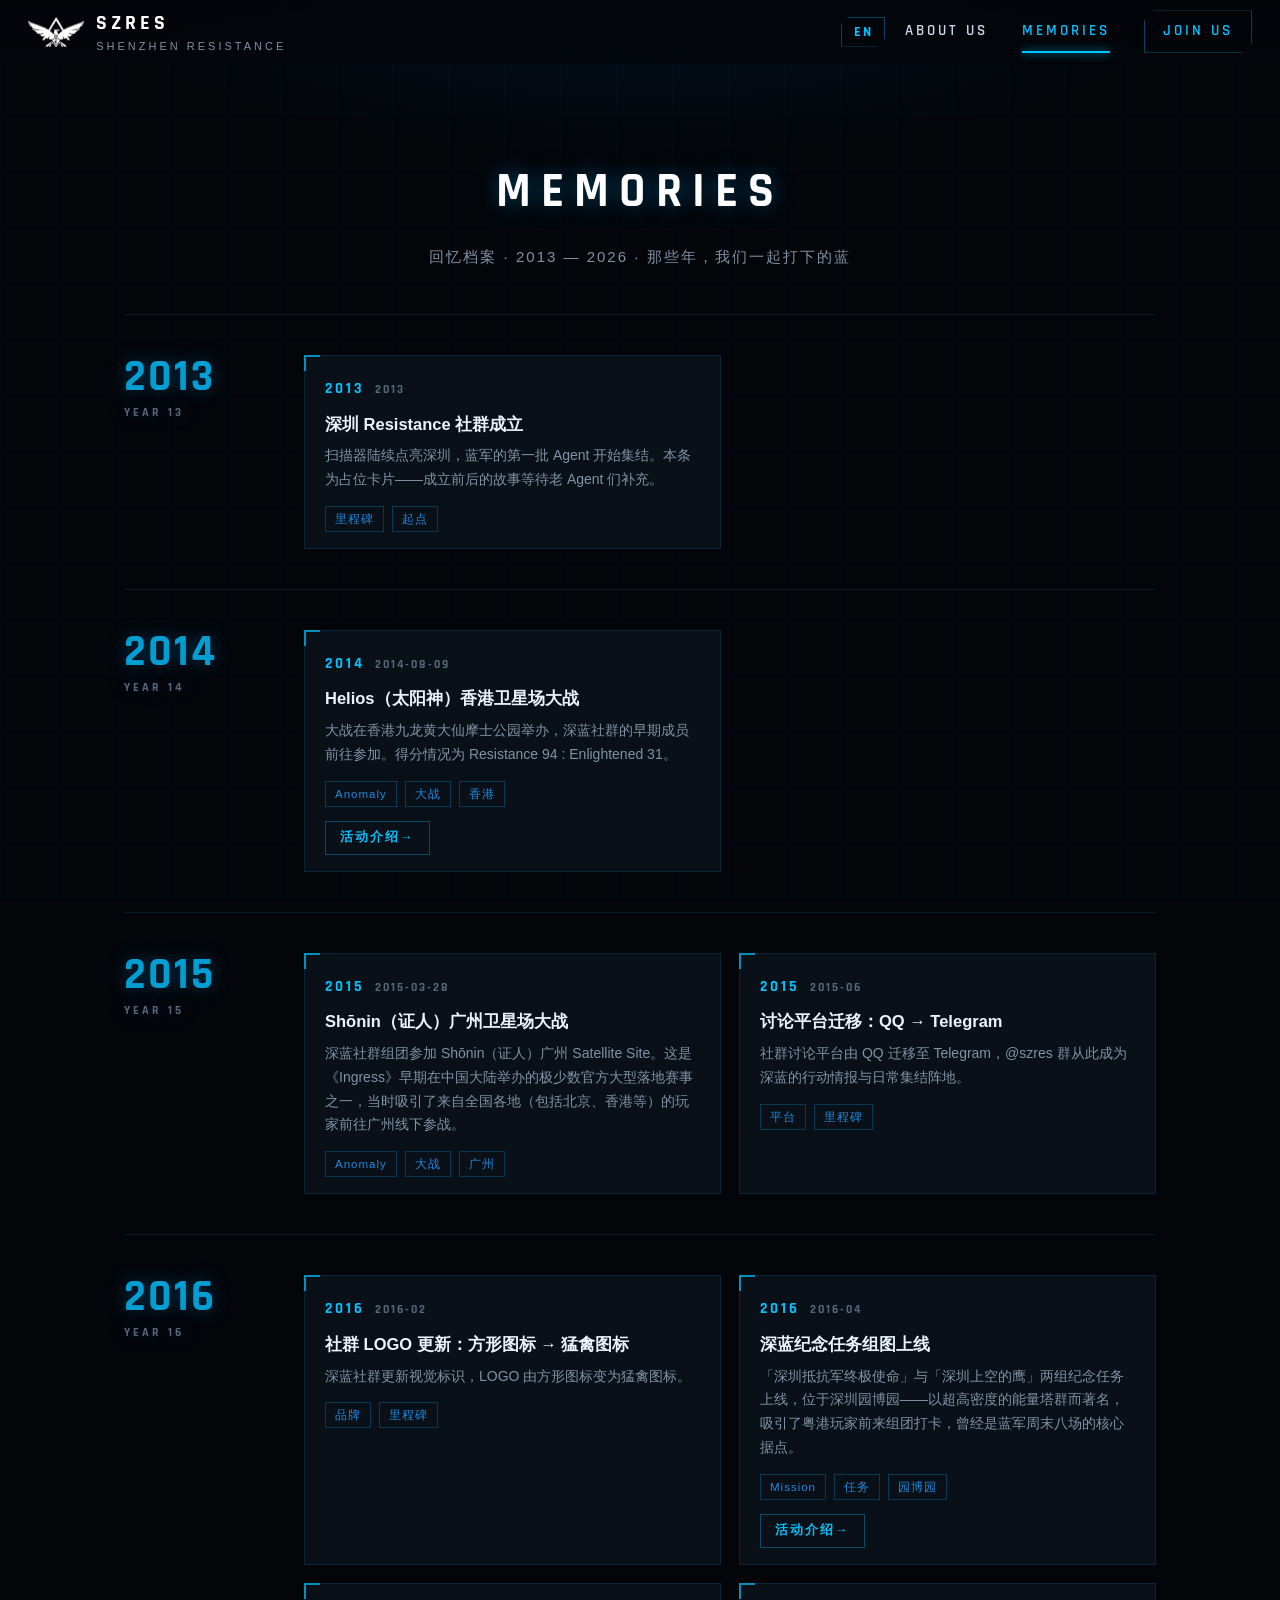
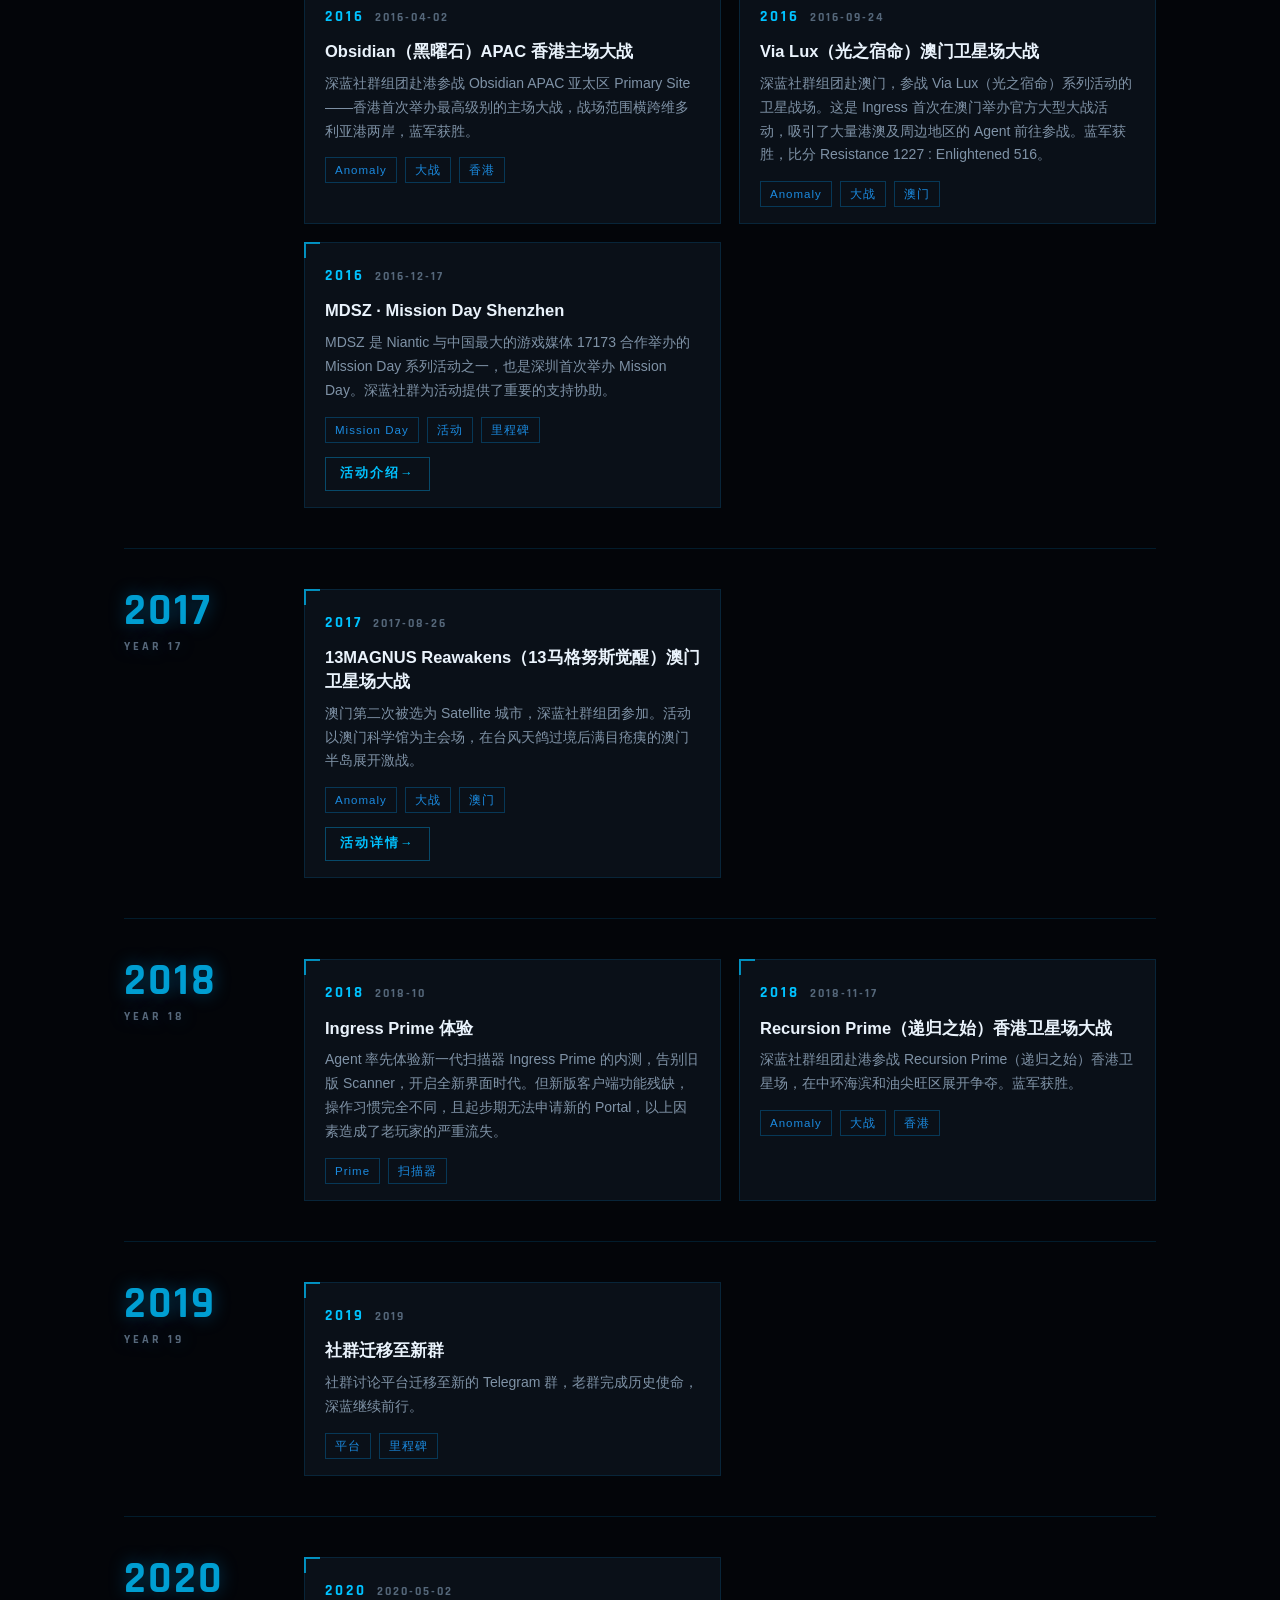
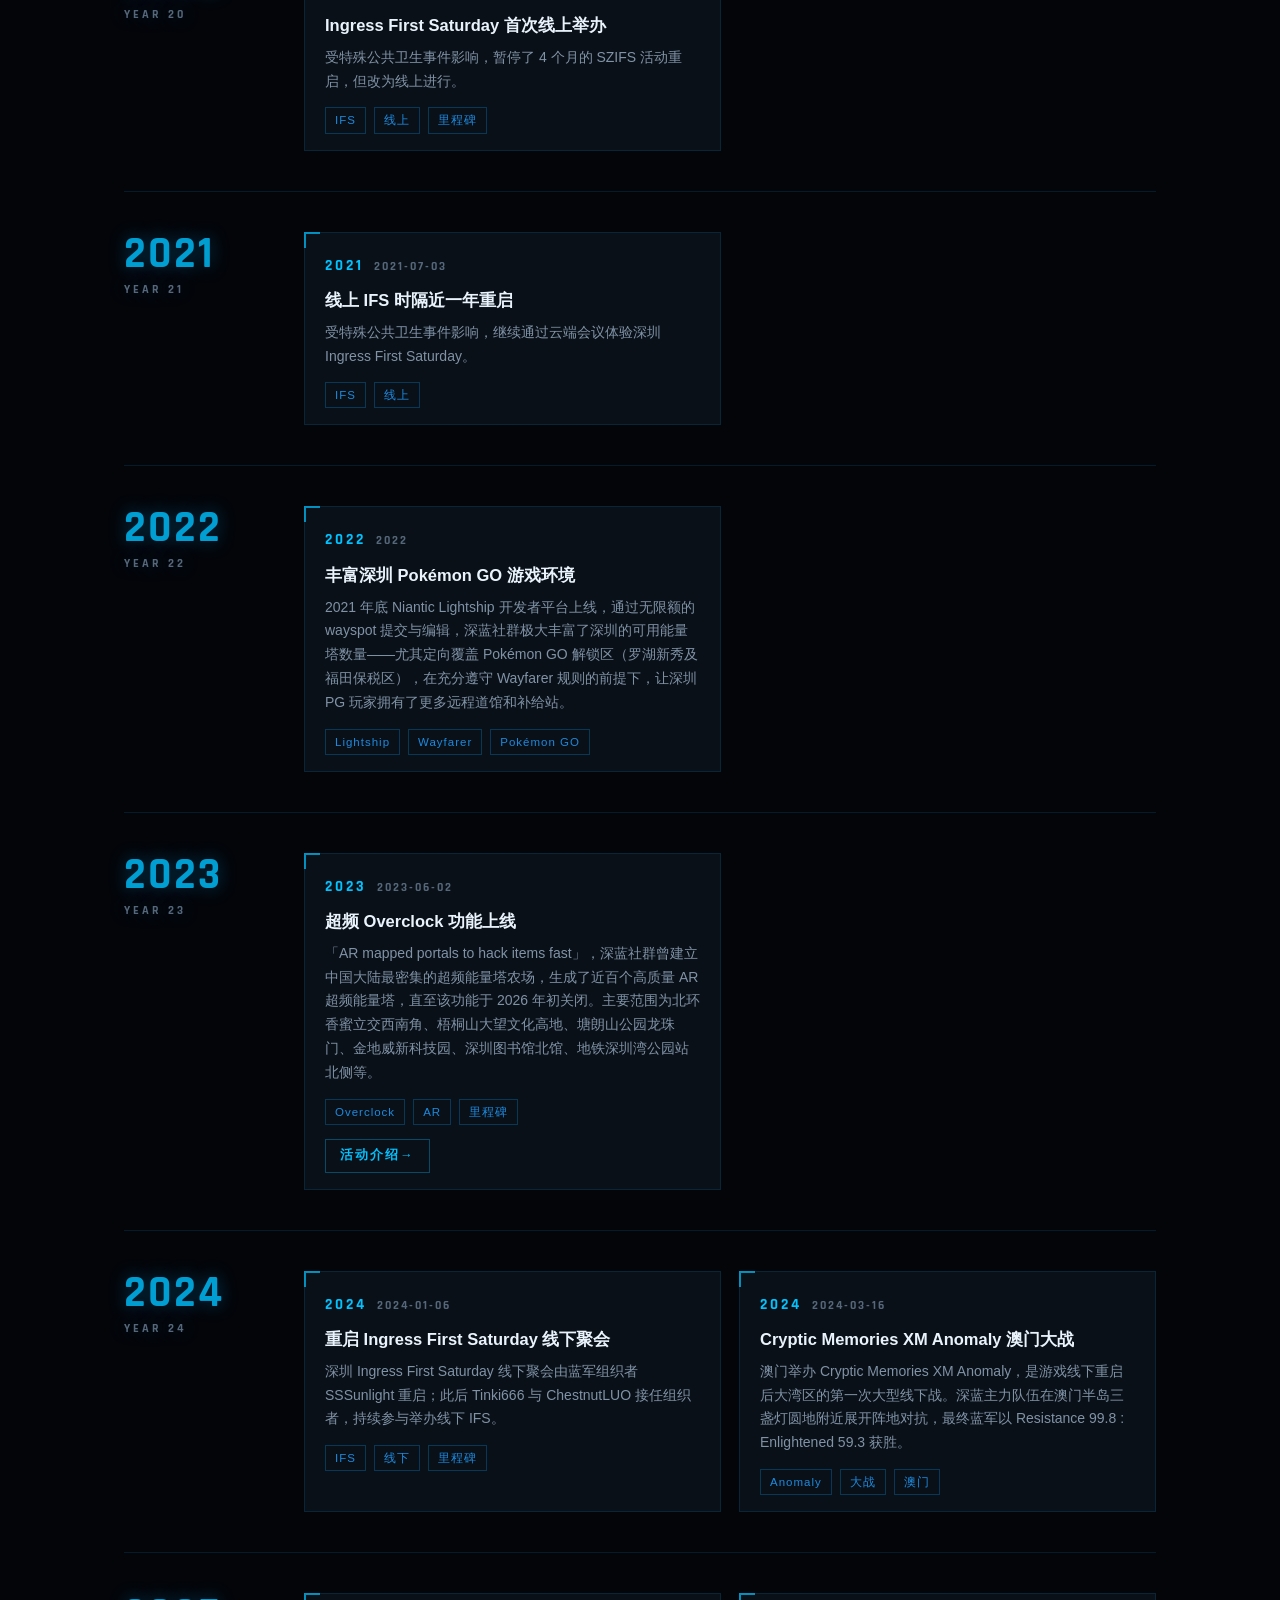
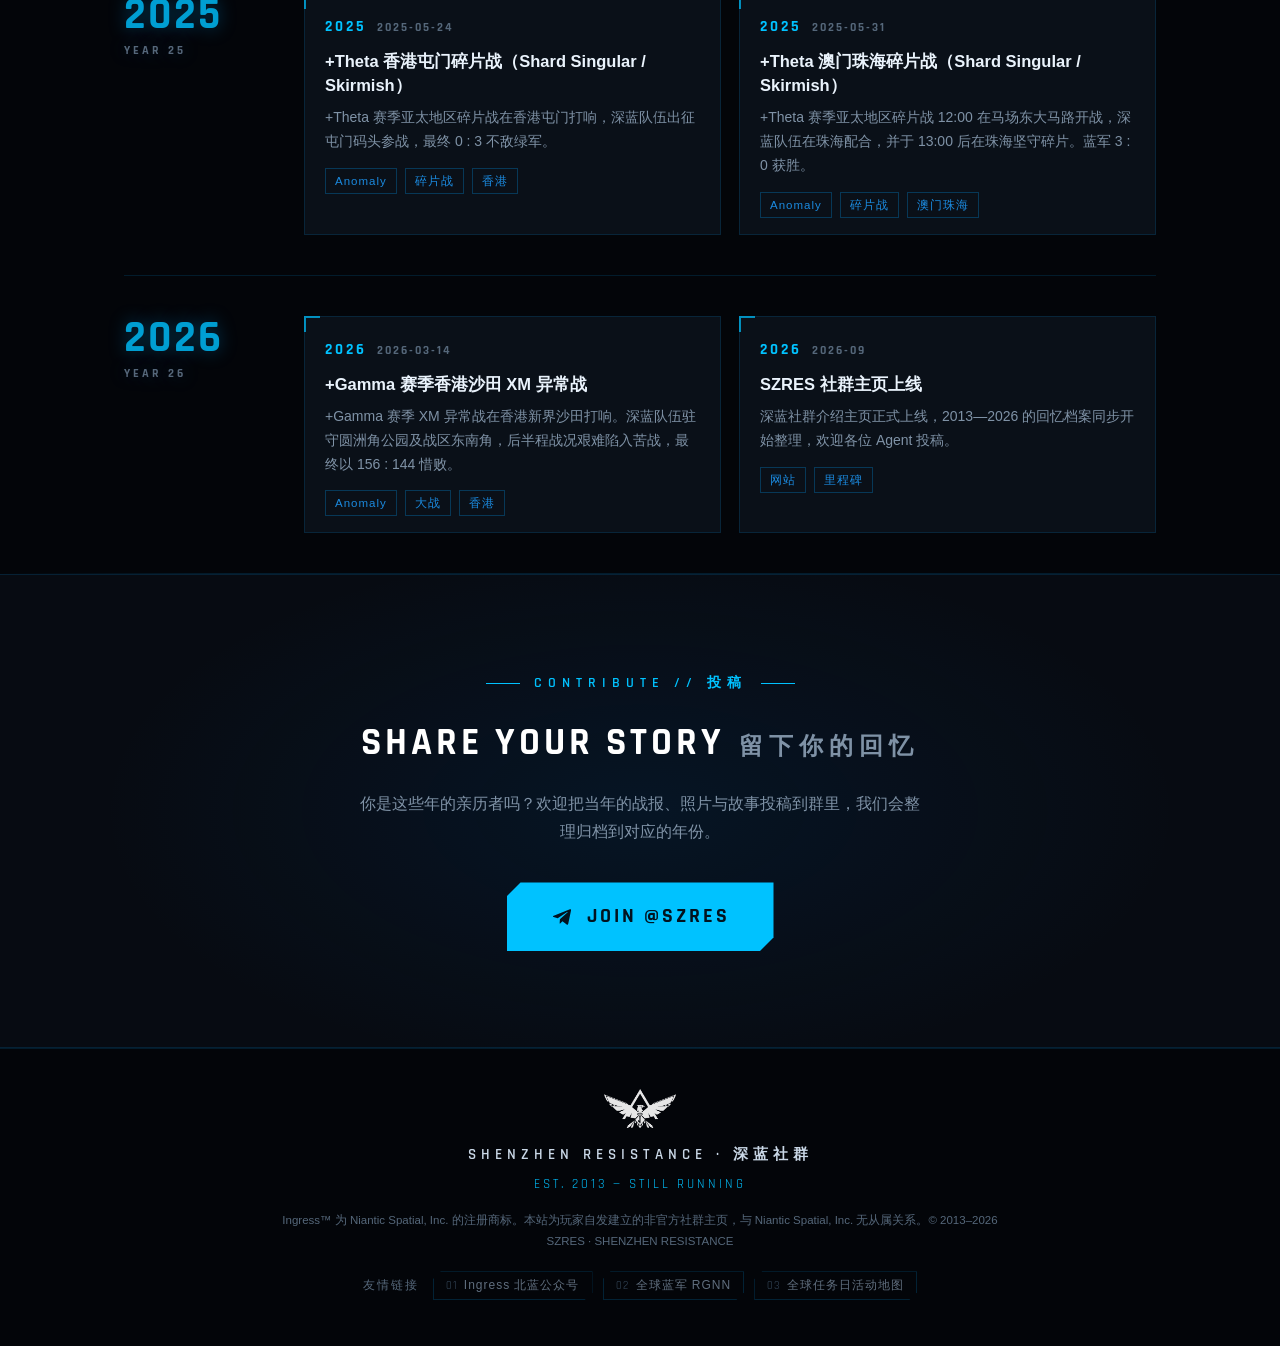
==== memories.html @ 49e8336b "SEO 优化：关键词全覆盖（深圳蓝军/深蓝社群/深蓝SZRES/SZRES）、JSON-LD 结构化数据、canonical、OG 补全、sitemap.xml、robots.txt" ====
<!DOCTYPE html>
<html lang="zh-CN">
<head>
<meta charset="UTF-8">
<meta name="viewport" content="width=device-width, initial-scale=1.0">
<title data-i18n="title_memories">MEMORIES · 回忆档案 2013–2026 | SZRES 深蓝社群 · 深圳蓝军</title>
<meta name="description" content="深蓝社群（SZRES，曾称深圳蓝军）2013–2026 年 Ingress 社群大事记与回忆档案：异常战、Mission Day、First Saturday、线下聚会全记录。">
<meta name="keywords" content="SZRES, 深蓝社群, 深蓝SZRES, 深圳蓝军, Ingress 大事记, 深圳抵抗军, 回忆档案, Helios, Obsidian, Via Lux, MDSZ, Mission Day Shenzhen">
<meta name="robots" content="index, follow">
<link rel="canonical" href="https://szres.github.io/memories.html">
<meta property="og:title" content="MEMORIES · 回忆档案 2013–2026 SZRES 深蓝社群">
<meta property="og:description" content="深蓝社群（曾称深圳蓝军）2013–2026 年 Ingress 社群大事记与回忆档案。">
<meta property="og:image" content="https://szres.github.io/assets/logo.png">
<meta property="og:url" content="https://szres.github.io/memories.html">
<meta property="og:type" content="website">
<link rel="icon" type="image/png" href="assets/favicon.png">
<link rel="preconnect" href="https://fonts.googleapis.com">
<link rel="preconnect" href="https://fonts.gstatic.com" crossorigin>
<link href="https://fonts.googleapis.com/css2?family=Rajdhani:wght@500;600;700&display=swap" rel="stylesheet">
<link rel="stylesheet" href="assets/style.css">
</head>
<body>

<header class="nav" id="nav">
  <a class="brand" href="index.html">
    <img src="assets/logo-mark.png" alt="SZRES">
    <span>
      <span class="b-name">SZRES</span>
      <span class="b-sub">SHENZHEN RESISTANCE</span>
    </span>
  </a>
  <div class="nav-right">
    <button class="lang-toggle" id="langToggle" aria-label="Switch language">EN</button>
    <button class="nav-burger" id="burger" aria-label="菜单">
      <span></span><span></span><span></span>
    </button>
    <nav class="nav-links" id="navLinks">
      <a href="index.html#about">ABOUT US</a>
      <a href="memories.html" class="active">MEMORIES</a>
      <a href="https://t.me/szres" target="_blank" rel="noopener" class="nav-cta">JOIN US</a>
    </nav>
  </div>
</header>

<div class="page-head">
  <h1>MEMORIES</h1>
  <p class="p-sub" data-i18n="mem_sub">回忆档案 · 2013 — 2026 · 那些年，我们一起打下的蓝</p>
</div>

<main class="wrap" id="mem-archive">
  <!-- 年份分组卡片由 assets/main.js 依据 memories-data.js 自动渲染 -->
</main>

<div class="section-line"></div>

<section class="section join">
  <div class="wrap reveal">
    <div class="overline center" data-i18n="contrib_overline">CONTRIBUTE // 投稿</div>
    <h2 class="sec-title">SHARE YOUR STORY<span class="zh" data-i18n="contrib_zh">留下你的回忆</span></h2>
    <p class="desc" data-i18n="contrib_desc">你是这些年的亲历者吗？欢迎把当年的战报、照片与故事投稿到群里，我们会整理归档到对应的年份。</p>
    <a class="tg-btn" href="https://t.me/szres" target="_blank" rel="noopener">
      <svg viewBox="0 0 24 24" aria-hidden="true"><path d="M21.9 4.6 18.8 19.3c-.2 1-.8 1.3-1.7.8l-4.6-3.4-2.2 2.1c-.2.2-.5.4-.9.4l.3-4.7 8.5-7.7c.4-.3-.1-.5-.6-.2L7.3 13.4l-4.5-1.4c-1-.3-1-1 .2-1.5L20.6 3.6c.8-.3 1.5.2 1.3 1z"/></svg>
      JOIN @SZRES
    </a>
  </div>
</section>

<footer>
  <img src="assets/logo-mark.png" alt="">
  <div class="f-name" data-i18n="footer_name">SHENZHEN RESISTANCE · 深蓝社群</div>
  <div class="f-est">EST. 2013 — STILL RUNNING</div>
  <p class="f-note" data-i18n="footer_note">Ingress™ 为 Niantic Spatial, Inc. 的注册商标。本站为玩家自发建立的非官方社群主页，与 Niantic Spatial, Inc. 无从属关系。© 2013–2026 SZRES · SHENZHEN RESISTANCE</p>
  <div class="friend-links">
    <span class="fl-label" data-i18n="fl_label">友情链接</span>
    <a href="https://bjres.net/" target="_blank" rel="noopener">Ingress 北蓝公众号</a>
    <a href="https://www.willbe.blue/" target="_blank" rel="noopener">全球蓝军 RGNN</a>
    <a href="https://md-atlas.reiinoki.dpdns.org/" target="_blank" rel="noopener">全球任务日活动地图</a>
  </div>
</footer>

<script src="assets/i18n.js"></script>
<script src="assets/memories-data.js"></script>
<script src="assets/main.js"></script>
</body>
</html>
---- assets/style.css ----
/* ============================================================
   SZRES · Shenzhen Resistance — Ingress-inspired dark theme
   ============================================================ */
:root {
  --bg: #030509;
  --bg-soft: #070b12;
  --panel: #0a1018;
  --panel-2: #0d1520;
  --line: rgba(0, 150, 230, 0.16);
  --line-strong: rgba(0, 180, 255, 0.35);
  --text: #c9d7e6;
  --dim: #7f92a6;
  --faint: #55677a;
  --accent: #00c2ff;
  --accent-2: #1b8adf;
  --accent-dim: rgba(0, 194, 255, 0.12);
  --font-display: "Rajdhani", "Segoe UI", "Microsoft YaHei", "PingFang SC", sans-serif;
  --font-body: "Segoe UI", "Microsoft YaHei", "PingFang SC", "Helvetica Neue", sans-serif;
}

* { margin: 0; padding: 0; box-sizing: border-box; }

html { scroll-behavior: smooth; }

body {
  background: var(--bg);
  color: var(--text);
  font-family: var(--font-body);
  font-size: 16px;
  line-height: 1.75;
  -webkit-font-smoothing: antialiased;
  overflow-x: hidden;
}

/* faint global grid texture */
body::before {
  content: "";
  position: fixed;
  inset: 0;
  background-image:
    linear-gradient(rgba(0, 150, 230, 0.028) 1px, transparent 1px),
    linear-gradient(90deg, rgba(0, 150, 230, 0.028) 1px, transparent 1px);
  background-size: 56px 56px;
  pointer-events: none;
  z-index: 0;
}

::selection { background: rgba(0, 194, 255, 0.35); color: #fff; }

a { color: var(--accent); text-decoration: none; }
img { max-width: 100%; display: block; }

.wrap { max-width: 1080px; margin: 0 auto; padding: 0 24px; position: relative; z-index: 1; }

/* ---------------- top navigation ---------------- */
.nav {
  position: fixed;
  top: 0; left: 0; right: 0;
  z-index: 100;
  display: flex;
  align-items: center;
  justify-content: space-between;
  padding: 0 28px;
  height: 64px;
  background: linear-gradient(to bottom, rgba(3, 5, 9, 0.92), rgba(3, 5, 9, 0.75));
  border-bottom: 1px solid transparent;
  transition: background 0.3s, border-color 0.3s, height 0.3s;
}
.nav.scrolled {
  height: 56px;
  background: rgba(4, 7, 12, 0.96);
  border-bottom-color: var(--line);
  backdrop-filter: blur(8px);
}
.brand {
  display: flex;
  align-items: center;
  gap: 12px;
  color: #fff;
}
.brand img { height: 30px; width: auto; }
.brand .b-name {
  font-family: var(--font-display);
  font-weight: 700;
  font-size: 20px;
  letter-spacing: 4px;
}
.brand .b-sub {
  font-size: 11px;
  letter-spacing: 3px;
  color: var(--dim);
  display: block;
  margin-top: -4px;
}
.nav-links { display: flex; align-items: center; gap: 34px; }
.nav-links a {
  font-family: var(--font-display);
  font-weight: 600;
  font-size: 15px;
  letter-spacing: 3px;
  color: var(--text);
  position: relative;
  padding: 6px 0;
  transition: color 0.2s;
}
.nav-links a:hover { color: var(--accent); }
.nav-links a.active { color: var(--accent); }
.nav-links a.active::after {
  content: "";
  position: absolute;
  left: 0; right: 0; bottom: -2px;
  height: 2px;
  background: var(--accent);
  box-shadow: 0 0 8px var(--accent);
}
.nav-links a.nav-cta {
  border: 1px solid var(--line-strong);
  padding: 7px 18px;
  color: var(--accent);
  clip-path: polygon(10px 0, 100% 0, 100% calc(100% - 10px), calc(100% - 10px) 100%, 0 100%, 0 10px);
  transition: background 0.2s, color 0.2s;
}
.nav-links a.nav-cta:hover { background: var(--accent-dim); color: #fff; }

.nav-right { display: flex; align-items: center; gap: 20px; }
.lang-toggle {
  font-family: var(--font-display);
  font-weight: 700;
  font-size: 13.5px;
  letter-spacing: 1.5px;
  color: var(--accent);
  background: transparent;
  border: 1px solid var(--line-strong);
  padding: 5px 12px;
  cursor: pointer;
  clip-path: polygon(8px 0, 100% 0, 100% calc(100% - 8px), calc(100% - 8px) 100%, 0 100%, 0 8px);
  transition: background 0.2s, color 0.2s;
}
.lang-toggle:hover { background: var(--accent-dim); color: #fff; }

.nav-burger {
  display: none;
  flex-direction: column;
  gap: 5px;
  background: none;
  border: none;
  cursor: pointer;
  padding: 8px;
}
.nav-burger span { width: 24px; height: 2px; background: var(--accent); transition: 0.25s; }
.nav-burger.open span:nth-child(1) { transform: translateY(7px) rotate(45deg); }
.nav-burger.open span:nth-child(2) { opacity: 0; }
.nav-burger.open span:nth-child(3) { transform: translateY(-7px) rotate(-45deg); }

/* ---------------- hero ---------------- */
.hero {
  min-height: 100vh;
  display: flex;
  align-items: center;
  justify-content: center;
  text-align: center;
  position: relative;
  overflow: hidden;
  padding: 110px 24px 60px;
  background: var(--bg);
}
.hero-bg { position: absolute; inset: 0; }
.hero-bg img {
  width: 100%; height: 100%;
  object-fit: cover;
  opacity: 0.5;
}
.hero-bg::after {
  content: "";
  position: absolute;
  inset: 0;
  background:
    radial-gradient(ellipse 65% 55% at 50% 42%, rgba(0, 60, 120, 0.16), transparent 70%),
    linear-gradient(to bottom, rgba(3, 5, 9, 0.86) 0%, rgba(3, 5, 9, 0.5) 45%, rgba(3, 5, 9, 0.94) 100%);
}
.hero-inner { position: relative; z-index: 1; max-width: 980px; }
.hero-kicker {
  font-family: var(--font-display);
  font-weight: 600;
  font-size: 14px;
  letter-spacing: 6px;
  color: var(--accent);
  margin-bottom: 26px;
}
.hero-title {
  font-family: var(--font-display);
  font-weight: 700;
  font-size: clamp(30px, 5.2vw, 60px);
  letter-spacing: 5px;
  line-height: 1.2;
  color: #fff;
  text-shadow: 0 0 30px rgba(0, 150, 235, 0.5);
  margin-bottom: 22px;
}
.hero-sub {
  font-family: var(--font-display);
  font-weight: 600;
  font-size: clamp(16px, 2.4vw, 22px);
  letter-spacing: 8px;
  color: var(--accent);
  margin-bottom: 16px;
}
.hero-tag {
  color: var(--dim);
  font-size: 15px;
  letter-spacing: 2px;
  margin-bottom: 40px;
}
.hero-tag .sep { color: var(--accent-2); margin: 0 10px; }
.hero-actions { display: flex; gap: 18px; justify-content: center; flex-wrap: wrap; }

/* buttons */
.btn {
  display: inline-flex;
  align-items: center;
  gap: 10px;
  font-family: var(--font-display);
  font-weight: 600;
  font-size: 17px;
  letter-spacing: 3px;
  padding: 13px 34px;
  transition: all 0.2s;
  clip-path: polygon(12px 0, 100% 0, 100% calc(100% - 12px), calc(100% - 12px) 100%, 0 100%, 0 12px);
}
.btn-primary {
  background: var(--accent);
  color: #02131f;
}
.btn-primary:hover { background: #3fd4ff; box-shadow: 0 0 24px rgba(0, 194, 255, 0.45); }
.btn-line {
  border: 1px solid var(--line-strong);
  color: var(--accent);
}
.btn-line:hover { background: var(--accent-dim); color: #fff; }

.scroll-hint {
  position: absolute;
  bottom: 26px;
  left: 50%;
  transform: translateX(-50%);
  color: var(--faint);
  font-size: 11px;
  letter-spacing: 3px;
  animation: hintPulse 2.4s ease-in-out infinite;
}
@keyframes hintPulse { 0%, 100% { opacity: 0.4; } 50% { opacity: 1; } }

/* ---------------- sections ---------------- */
.section { padding: 96px 0; scroll-margin-top: 56px; }
.section-line {
  height: 1px;
  background: linear-gradient(90deg, transparent, var(--line) 18%, var(--line) 82%, transparent);
}
.overline {
  font-family: var(--font-display);
  font-weight: 600;
  font-size: 14px;
  letter-spacing: 6px;
  color: var(--accent);
  display: flex;
  align-items: center;
  gap: 14px;
  margin-bottom: 14px;
}
.overline::before { content: ""; width: 34px; height: 1px; background: var(--accent); }
.overline.center { justify-content: center; }
.overline.center::after { content: ""; width: 34px; height: 1px; background: var(--accent); }
h2.sec-title {
  font-family: var(--font-display);
  font-weight: 700;
  font-size: clamp(26px, 4vw, 38px);
  letter-spacing: 4px;
  color: #fff;
  margin-bottom: 10px;
}
h2.sec-title .zh { color: var(--dim); font-size: 0.62em; letter-spacing: 6px; margin-left: 14px; }

/* intel map panel */
.map-panel {
  position: relative;
  border: 1px solid var(--line);
  background: var(--bg-soft);
  padding: 14px;
  margin-top: 44px;
}
.map-panel::before, .map-panel::after,
.map-corners::before, .map-corners::after {
  content: "";
  position: absolute;
  width: 18px; height: 18px;
  border-color: var(--accent);
  border-style: solid;
}
.map-panel::before { top: -1px; left: -1px; border-width: 2px 0 0 2px; }
.map-panel::after { top: -1px; right: -1px; border-width: 2px 2px 0 0; }
.map-corners::before { bottom: -1px; left: -1px; border-width: 0 0 2px 2px; }
.map-corners::after { bottom: -1px; right: -1px; border-width: 0 2px 2px 0; }
.map-panel img { width: 100%; }
.map-caption {
  display: flex;
  justify-content: space-between;
  flex-wrap: wrap;
  gap: 8px;
  margin-top: 12px;
  padding: 0 4px;
  font-family: var(--font-display);
  font-size: 12.5px;
  letter-spacing: 2.5px;
  color: var(--faint);
}
.map-caption .live { color: var(--accent); }
.map-caption .live::before {
  content: "●";
  margin-right: 8px;
  animation: hintPulse 2s infinite;
}

/* stats strip */
.strip {
  border-top: 1px solid var(--line);
  border-bottom: 1px solid var(--line);
  background: rgba(7, 12, 20, 0.6);
}
.strip-inner {
  display: flex;
  justify-content: center;
  align-items: center;
  flex-wrap: wrap;
  gap: 14px 0;
  padding: 26px 10px;
}
.strip-item {
  font-family: var(--font-display);
  font-weight: 600;
  font-size: 15px;
  letter-spacing: 4px;
  color: var(--dim);
  padding: 0 34px;
  border-right: 1px solid var(--line);
  text-align: center;
}
.strip-item:last-child { border-right: none; }
.strip-item b { display: block; color: var(--accent); font-size: 24px; letter-spacing: 2px; }
.strip-item b[data-i18n="strip_sz_b"] { font-size: 17px; letter-spacing: 1px; padding-top: 5px; }

/* about */
.about-grid {
  display: grid;
  grid-template-columns: 1.25fr 1fr;
  gap: 54px;
  margin-top: 46px;
  align-items: start;
}
.about-text p { margin-bottom: 18px; color: var(--text); }
.about-text .lead { font-size: 18px; color: #e2eefb; }
.about-text em { color: var(--accent); font-style: normal; }
.about-aside {
  border: 1px solid var(--line);
  background: var(--panel);
  padding: 26px;
}
.about-aside img { margin: 0 auto 22px; width: 88%; }
.fact {
  display: flex;
  justify-content: space-between;
  gap: 12px;
  padding: 11px 2px;
  border-top: 1px dashed rgba(0, 150, 230, 0.22);
  font-size: 14.5px;
}
.fact .k {
  font-family: var(--font-display);
  font-weight: 600;
  letter-spacing: 2px;
  color: var(--faint);
}
.fact .v { color: var(--text); text-align: right; }
.fact .v.hl { color: var(--accent); }

/* join */
.join {
  text-align: center;
  background:
    radial-gradient(ellipse 60% 80% at 50% 50%, rgba(0, 90, 170, 0.12), transparent 70%),
    var(--bg-soft);
  border-top: 1px solid var(--line);
  border-bottom: 1px solid var(--line);
}
.join p.desc {
  max-width: 560px;
  margin: 14px auto 36px;
  color: var(--dim);
}
.tg-btn {
  display: inline-flex;
  align-items: center;
  gap: 14px;
  font-family: var(--font-display);
  font-weight: 700;
  font-size: 20px;
  letter-spacing: 3px;
  color: #02131f;
  background: var(--accent);
  padding: 17px 44px;
  clip-path: polygon(14px 0, 100% 0, 100% calc(100% - 14px), calc(100% - 14px) 100%, 0 100%, 0 14px);
  transition: all 0.2s;
}
.tg-btn svg { width: 22px; height: 22px; fill: currentColor; }
.tg-btn:hover { background: #3fd4ff; box-shadow: 0 0 34px rgba(0, 194, 255, 0.5); transform: translateY(-2px); }
.join .hint { margin-top: 18px; font-size: 13.5px; color: var(--faint); letter-spacing: 1px; }

/* memories preview (home) */
.mem-grid {
  display: grid;
  grid-template-columns: repeat(3, 1fr);
  gap: 22px;
  margin-top: 46px;
}
.mem-card {
  position: relative;
  border: 1px solid var(--line);
  background: var(--panel);
  padding: 24px 24px 20px;
  transition: border-color 0.25s, transform 0.25s, box-shadow 0.25s;
  display: block;
  color: var(--text);
}
.mem-card:hover {
  border-color: var(--line-strong);
  transform: translateY(-4px);
  box-shadow: 0 10px 34px rgba(0, 120, 200, 0.16);
}
.mem-card::before {
  content: "";
  position: absolute;
  top: -1px; left: -1px;
  width: 14px; height: 14px;
  border-top: 2px solid var(--accent);
  border-left: 2px solid var(--accent);
  opacity: 0.7;
}
.mem-year {
  font-family: var(--font-display);
  font-weight: 700;
  font-size: 15px;
  letter-spacing: 3px;
  color: var(--accent);
}
.mem-date {
  font-size: 12px;
  color: var(--faint);
  letter-spacing: 2px;
  margin-left: 10px;
}
.mem-card h3 {
  font-size: 18px;
  color: #eaf3fc;
  margin: 10px 0 8px;
  line-height: 1.45;
}
.mem-card p { font-size: 14px; color: var(--dim); line-height: 1.7; }
.mem-tags { margin-top: 14px; display: flex; gap: 8px; flex-wrap: wrap; }
.mem-tags span {
  font-size: 11.5px;
  letter-spacing: 1px;
  color: var(--accent-2);
  border: 1px solid rgba(0, 150, 230, 0.3);
  padding: 2px 9px;
}
.mem-btnrow { margin-top: 14px; }
.mem-btn {
  display: inline-flex;
  align-items: center;
  font-family: var(--font-display);
  font-weight: 600;
  font-size: 12.5px;
  letter-spacing: 2px;
  color: var(--accent);
  border: 1px solid var(--line-strong);
  padding: 5px 14px;
  transition: background 0.2s, color 0.2s;
}
.mem-btn:hover { background: var(--accent-dim); color: #fff; }
.mem-btn::after { content: " →"; }
.mem-more { text-align: center; margin-top: 40px; }
.mem-empty {
  border: 1px dashed rgba(0, 150, 230, 0.3);
  color: var(--faint);
  display: flex;
  align-items: center;
  justify-content: center;
  min-height: 150px;
  font-size: 14px;
  letter-spacing: 2px;
}

/* ---------------- memories archive page ---------------- */
.page-head {
  padding: 150px 0 44px;
  text-align: center;
  background: radial-gradient(ellipse 60% 70% at 50% 0%, rgba(0, 90, 170, 0.14), transparent 70%);
}
.page-head h1 {
  font-family: var(--font-display);
  font-weight: 700;
  font-size: clamp(30px, 5vw, 48px);
  letter-spacing: 10px;
  color: #fff;
  text-shadow: 0 0 22px rgba(0, 170, 255, 0.4);
}
.page-head .p-sub { color: var(--dim); letter-spacing: 2px; margin-top: 10px; font-size: 15px; }

.year-block {
  display: grid;
  grid-template-columns: 150px 1fr;
  gap: 30px;
  padding: 40px 0;
  border-top: 1px solid var(--line);
}
.year-num {
  font-family: var(--font-display);
  font-weight: 700;
  font-size: 44px;
  letter-spacing: 2px;
  color: rgba(0, 194, 255, 0.8);
  text-shadow: 0 0 18px rgba(0, 170, 255, 0.35);
  line-height: 1;
  position: sticky;
  top: 90px;
}
.year-num small { display: block; font-size: 12px; letter-spacing: 3px; color: var(--faint); margin-top: 8px; }
.year-cards { display: grid; grid-template-columns: repeat(auto-fill, minmax(280px, 1fr)); gap: 18px; }
.year-cards .mem-card { padding: 20px 20px 16px; }
.year-cards .mem-card h3 { font-size: 16.5px; }

/* ---------------- article page ---------------- */
.article { max-width: 800px; margin: 0 auto; padding: 150px 24px 90px; position: relative; z-index: 1; }
.article-head { border-bottom: 1px solid var(--line); padding-bottom: 26px; margin-bottom: 36px; }
.article-head h1 {
  font-family: var(--font-display);
  font-weight: 700;
  font-size: clamp(26px, 4vw, 40px);
  letter-spacing: 2px;
  color: #fff;
  margin: 14px 0 10px;
  line-height: 1.3;
}
.article-meta { color: var(--faint); font-size: 14px; letter-spacing: 2px; }
.article-meta .mem-tags { display: inline-flex; margin-left: 14px; margin-top: 0; }
.article-body p { margin-bottom: 20px; color: var(--text); }
.article-body h2 {
  font-family: var(--font-display);
  color: #fff;
  letter-spacing: 2px;
  font-size: 22px;
  margin: 36px 0 14px;
}
.article-body img { margin: 24px 0; border: 1px solid var(--line); }
.article-body blockquote {
  border-left: 3px solid var(--accent);
  background: var(--panel);
  padding: 14px 20px;
  color: var(--dim);
  margin: 22px 0;
}
.back-link {
  display: inline-block;
  margin-top: 44px;
  font-family: var(--font-display);
  font-weight: 600;
  letter-spacing: 3px;
  font-size: 15px;
}

/* ---------------- footer ---------------- */
footer {
  border-top: 1px solid var(--line);
  padding: 40px 24px 46px;
  text-align: center;
  position: relative;
  z-index: 1;
}
footer img { width: 72px; margin: 0 auto 14px; opacity: 0.9; }
footer .f-name {
  font-family: var(--font-display);
  font-weight: 600;
  letter-spacing: 5px;
  color: var(--text);
  font-size: 15px;
}
footer .f-est {
  font-family: var(--font-display);
  color: var(--accent);
  letter-spacing: 3px;
  font-size: 12.5px;
  margin: 6px 0 14px;
}
footer .f-note { font-size: 11.5px; color: var(--faint); max-width: 720px; margin: 0 auto; line-height: 1.8; }
.friend-links {
  margin-top: 20px;
  display: flex;
  align-items: center;
  justify-content: center;
  flex-wrap: wrap;
  gap: 10px;
  counter-reset: fl;
}
.friend-links .fl-label {
  font-family: var(--font-display);
  font-size: 12px;
  letter-spacing: 2px;
  color: var(--faint);
  margin-right: 4px;
}
.friend-links a {
  counter-increment: fl;
  font-size: 12px;
  letter-spacing: 1px;
  color: rgba(127, 146, 166, 0.75);
  border: 1px solid rgba(0, 150, 230, 0.2);
  padding: 3px 12px;
  clip-path: polygon(8px 0, 100% 0, 100% calc(100% - 8px), calc(100% - 8px) 100%, 0 100%, 0 8px);
  transition: background 0.2s, color 0.2s;
}
.friend-links a::before {
  content: counter(fl, decimal-leading-zero);
  font-family: var(--font-display);
  font-size: 10.5px;
  letter-spacing: 1px;
  color: rgba(90, 120, 150, 0.6);
  margin-right: 7px;
}
.friend-links a:hover { background: var(--accent-dim); color: #cfe7ff; }
.friend-links a:hover::before { color: var(--accent); }

/* theme song */
.song-grid {
  display: grid;
  grid-template-columns: 1.25fr 1fr;
  gap: 22px;
  margin-top: 44px;
}
.song-video {
  position: relative;
  padding-top: 56.25%;
  border: 1px solid var(--line);
  background: var(--panel);
}
.song-video iframe { position: absolute; inset: 0; width: 100%; height: 100%; border: 0; }
.song-card {
  border: 1px solid var(--line);
  background: var(--panel);
  padding: 26px;
  display: flex;
  flex-direction: column;
}
.song-card .fact:first-child { border-top: none; padding-top: 2px; }
.song-links { margin-top: auto; padding-top: 20px; display: flex; flex-wrap: wrap; gap: 8px; }

/* reveal on scroll */
.reveal { opacity: 0; transform: translateY(26px); transition: opacity 0.7s ease, transform 0.7s ease; }
.reveal.in { opacity: 1; transform: translateY(0); }

/* ---------------- responsive ---------------- */
@media (max-width: 860px) {
  .about-grid { grid-template-columns: 1fr; gap: 34px; }
  .mem-grid { grid-template-columns: 1fr; }
  .song-grid { grid-template-columns: 1fr; }
  .year-block { grid-template-columns: 1fr; gap: 18px; }
  .year-num { position: static; font-size: 36px; }
  .strip-item { padding: 0 18px; font-size: 13px; }
  .strip-item b { font-size: 20px; }
}
@media (max-width: 760px) {
  .nav { padding: 0 18px; }
  .brand .b-sub { display: none; }
  .nav-right { gap: 14px; }
  .nav-burger { display: flex; }
  .nav-links {
    position: fixed;
    top: 56px; left: 0; right: 0;
    flex-direction: column;
    gap: 0;
    background: rgba(4, 7, 12, 0.98);
    border-bottom: 1px solid var(--line);
    max-height: 0;
    overflow: hidden;
    transition: max-height 0.3s ease;
  }
  .nav-links.open { max-height: 260px; }
  .nav-links a { padding: 16px 0; width: 100%; text-align: center; border-top: 1px solid rgba(0, 150, 230, 0.08); }
  .nav-links a.active::after { display: none; }
  .nav-links a.nav-cta { border: none; margin-bottom: 14px; }
  .hero { padding-top: 90px; }
  .section { padding: 68px 0; }
  .hero-title { letter-spacing: 3px; }
  .hero-sub { letter-spacing: 2px; font-size: 15px; }
}
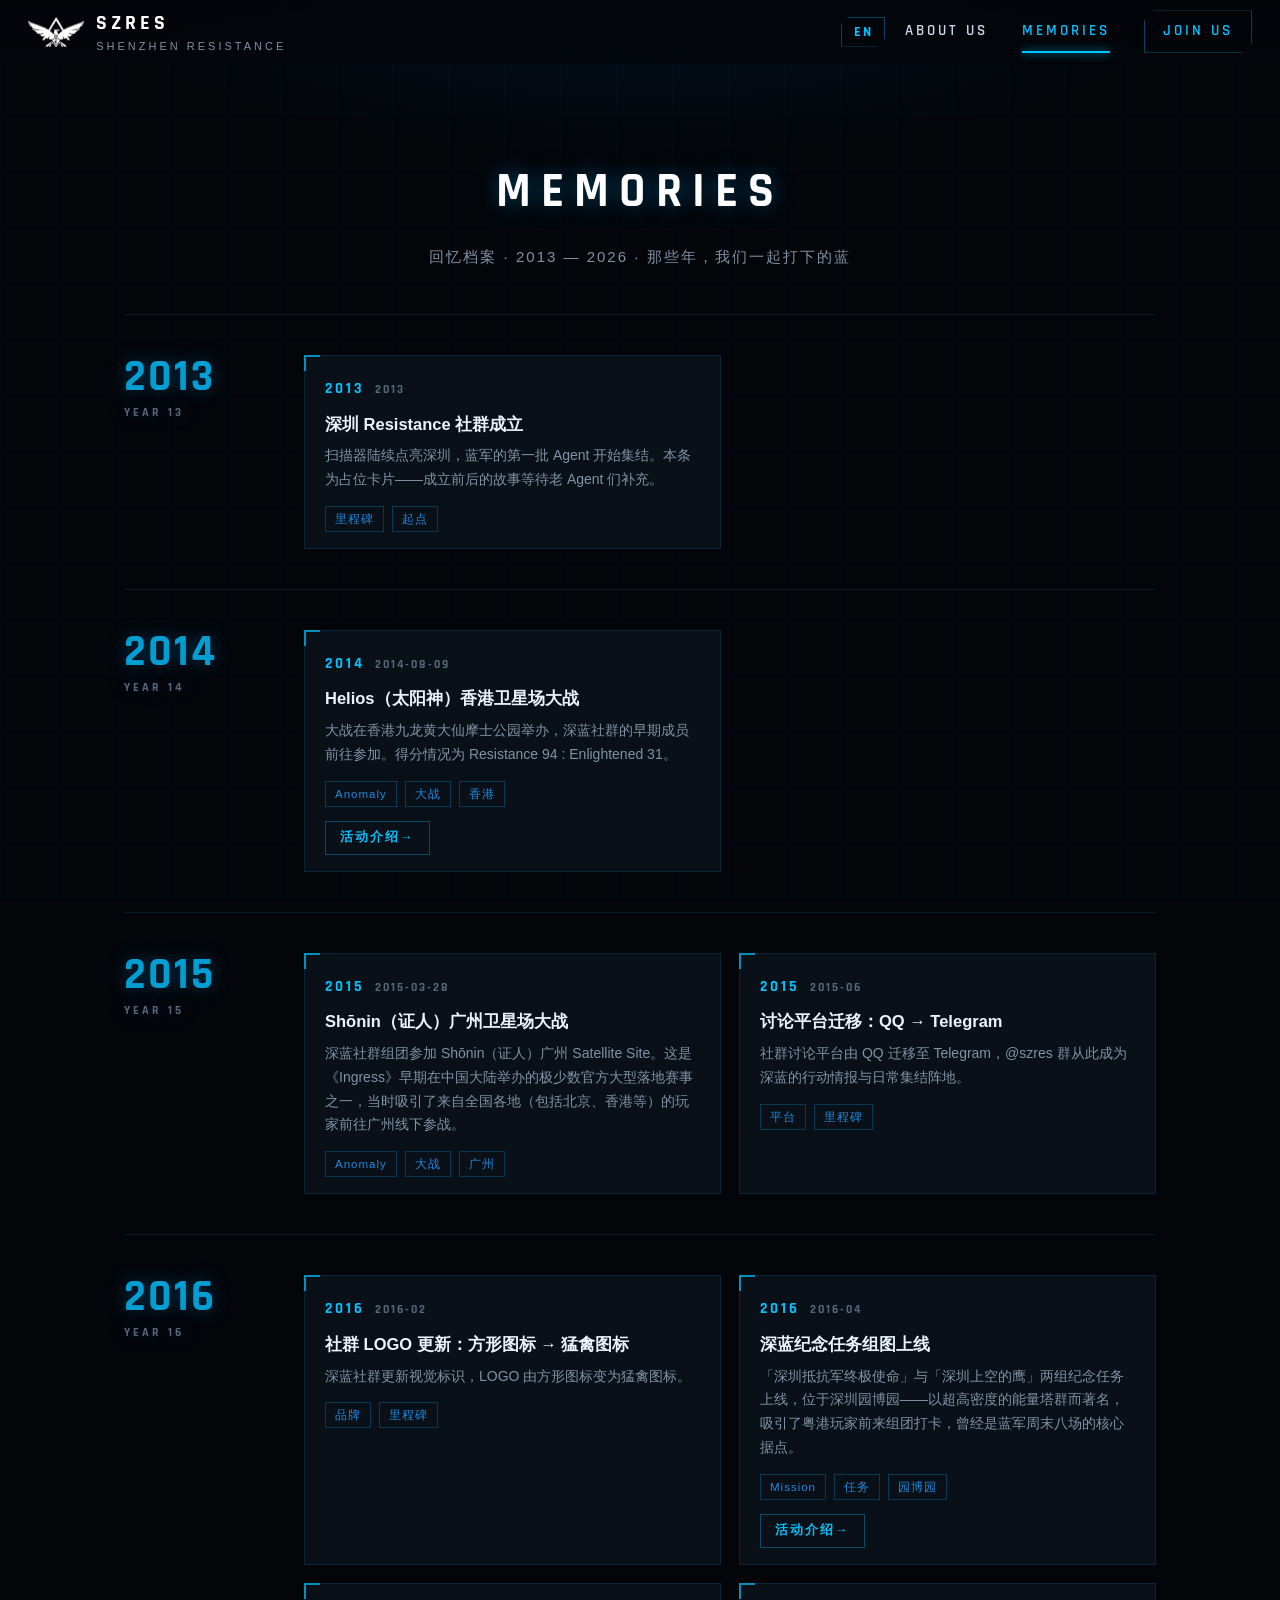
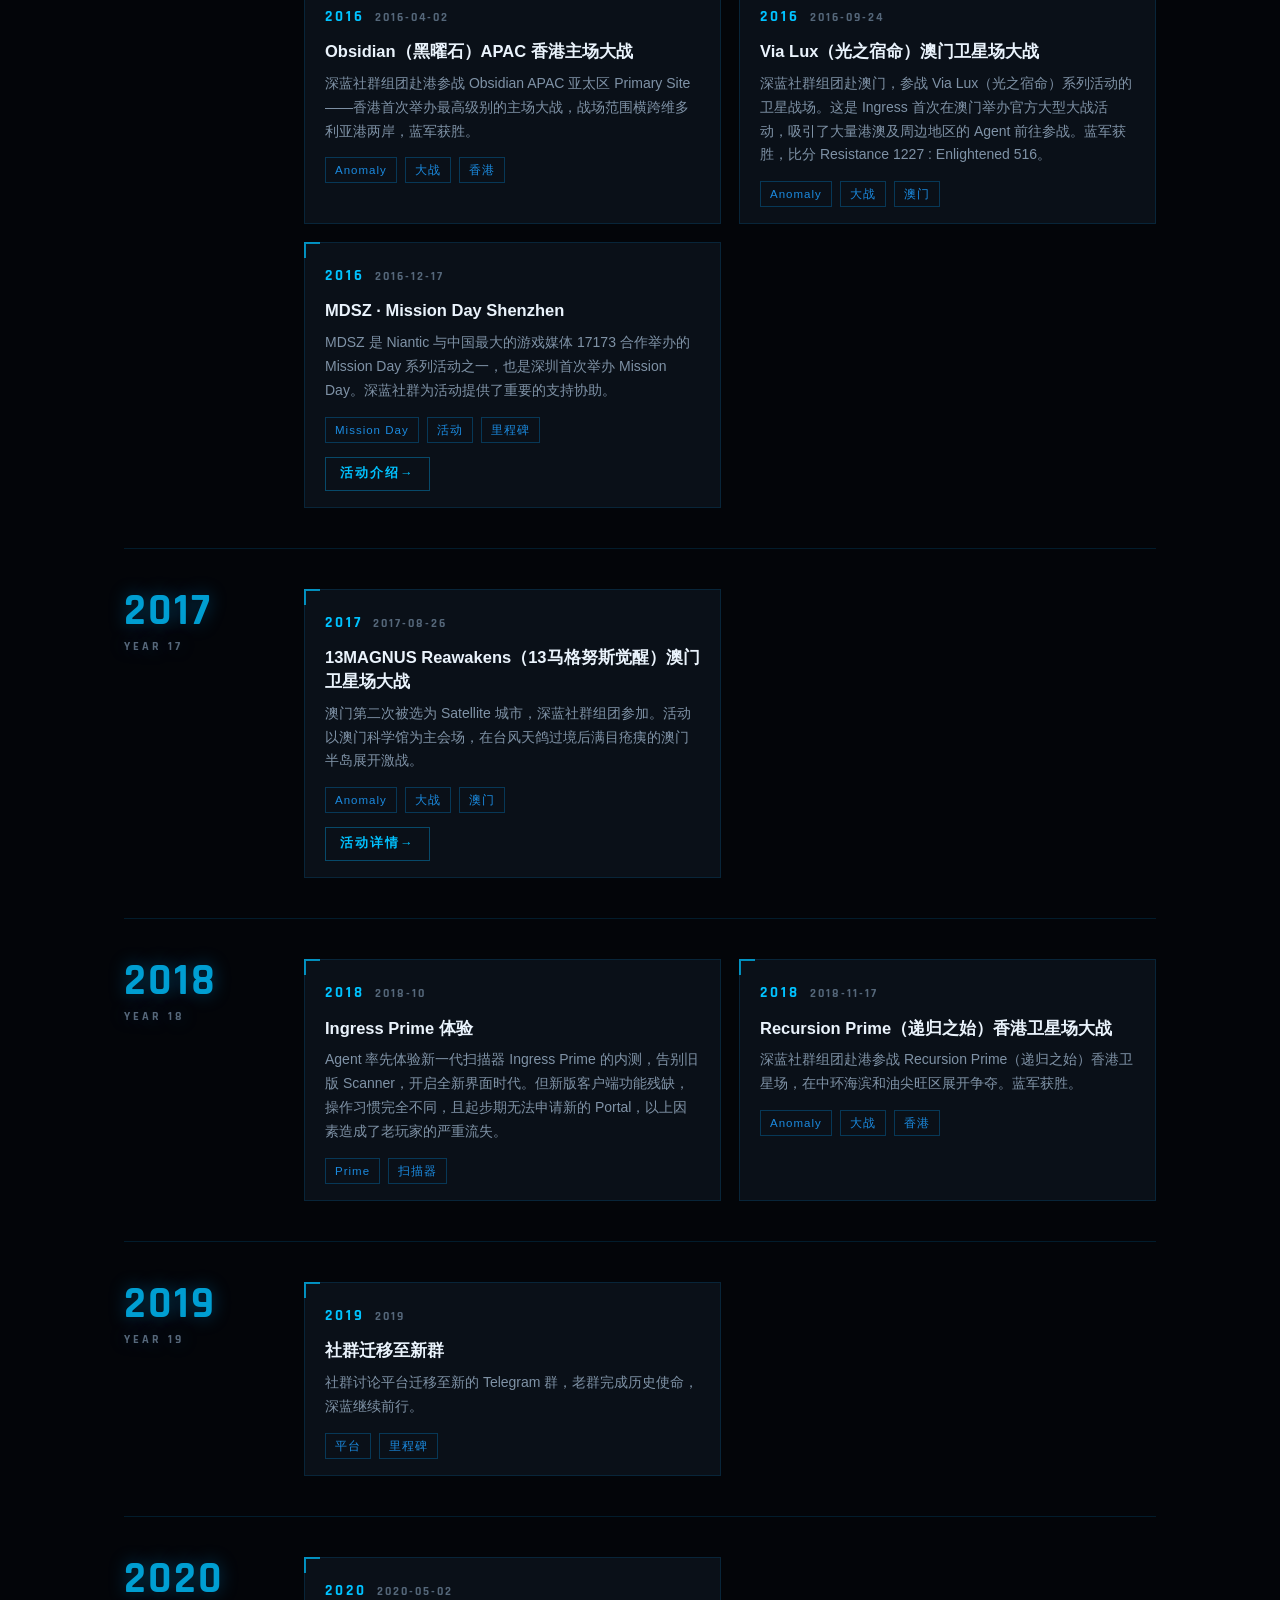
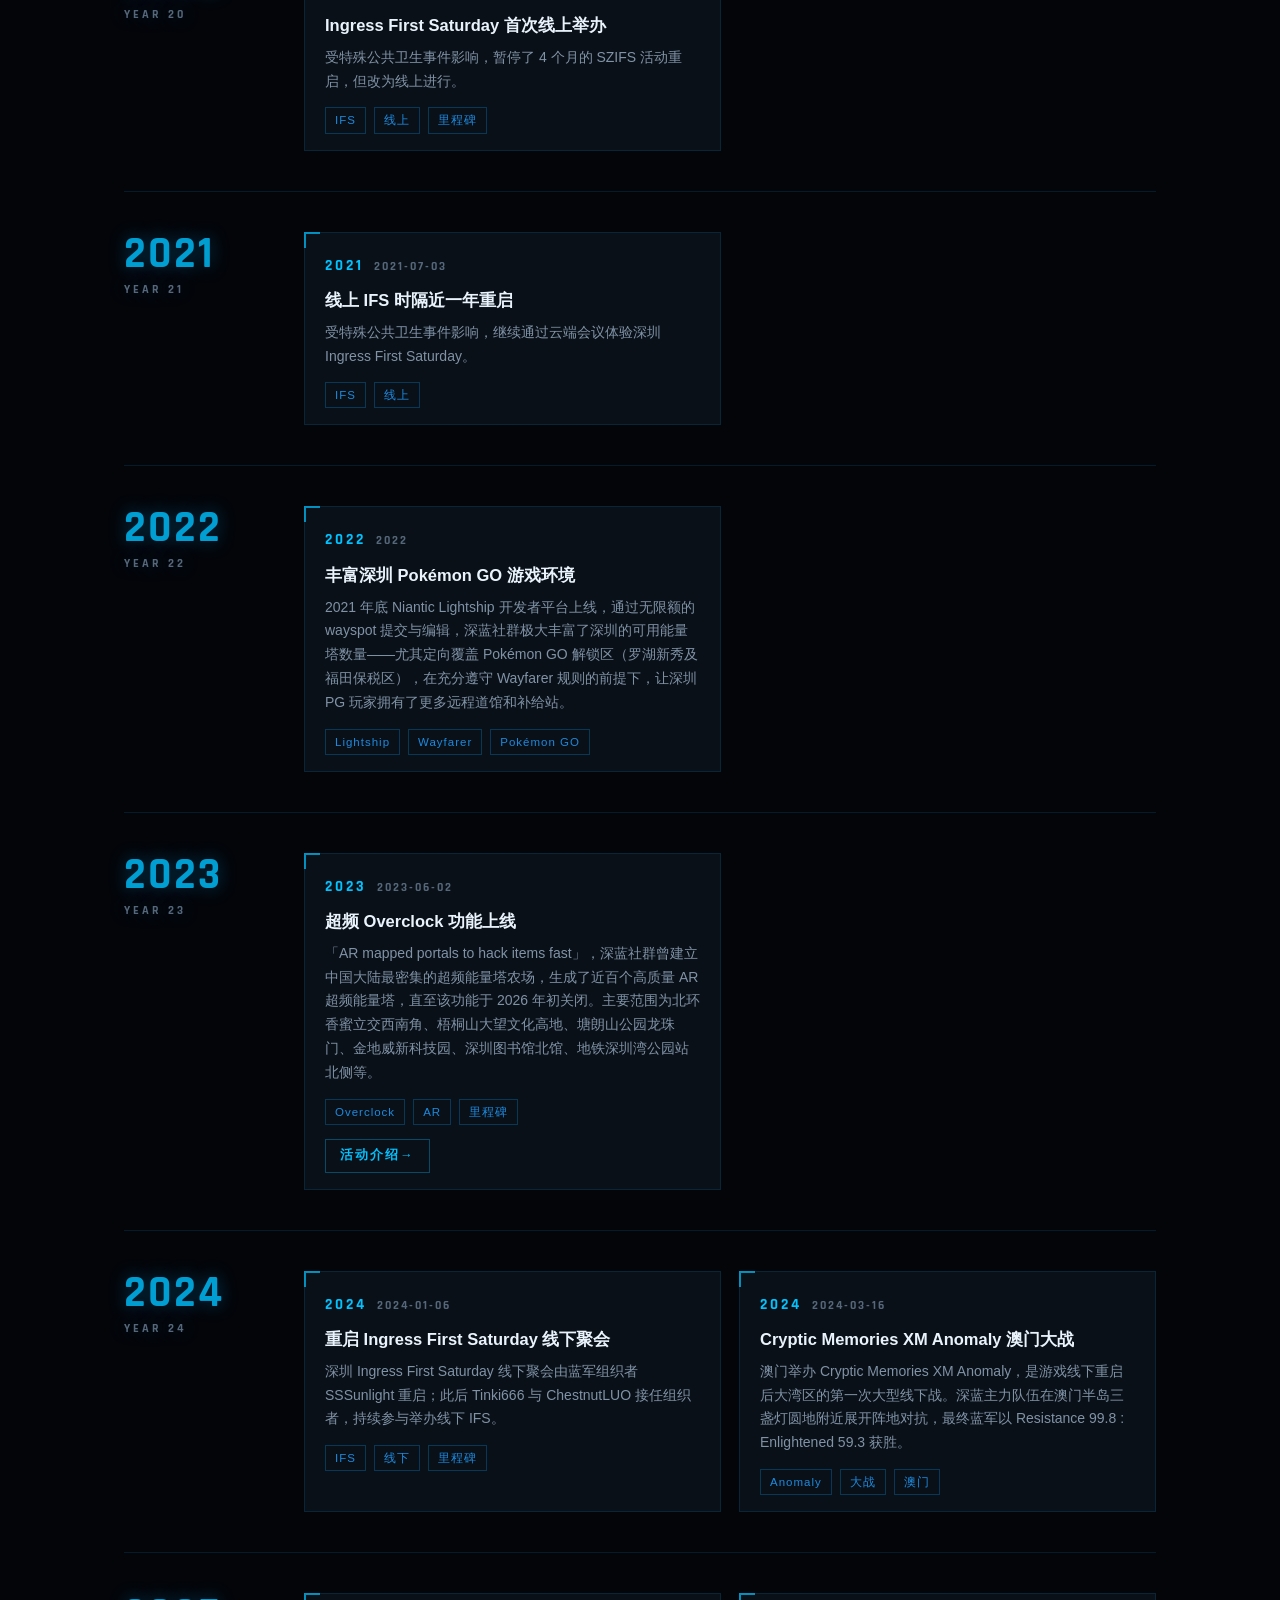
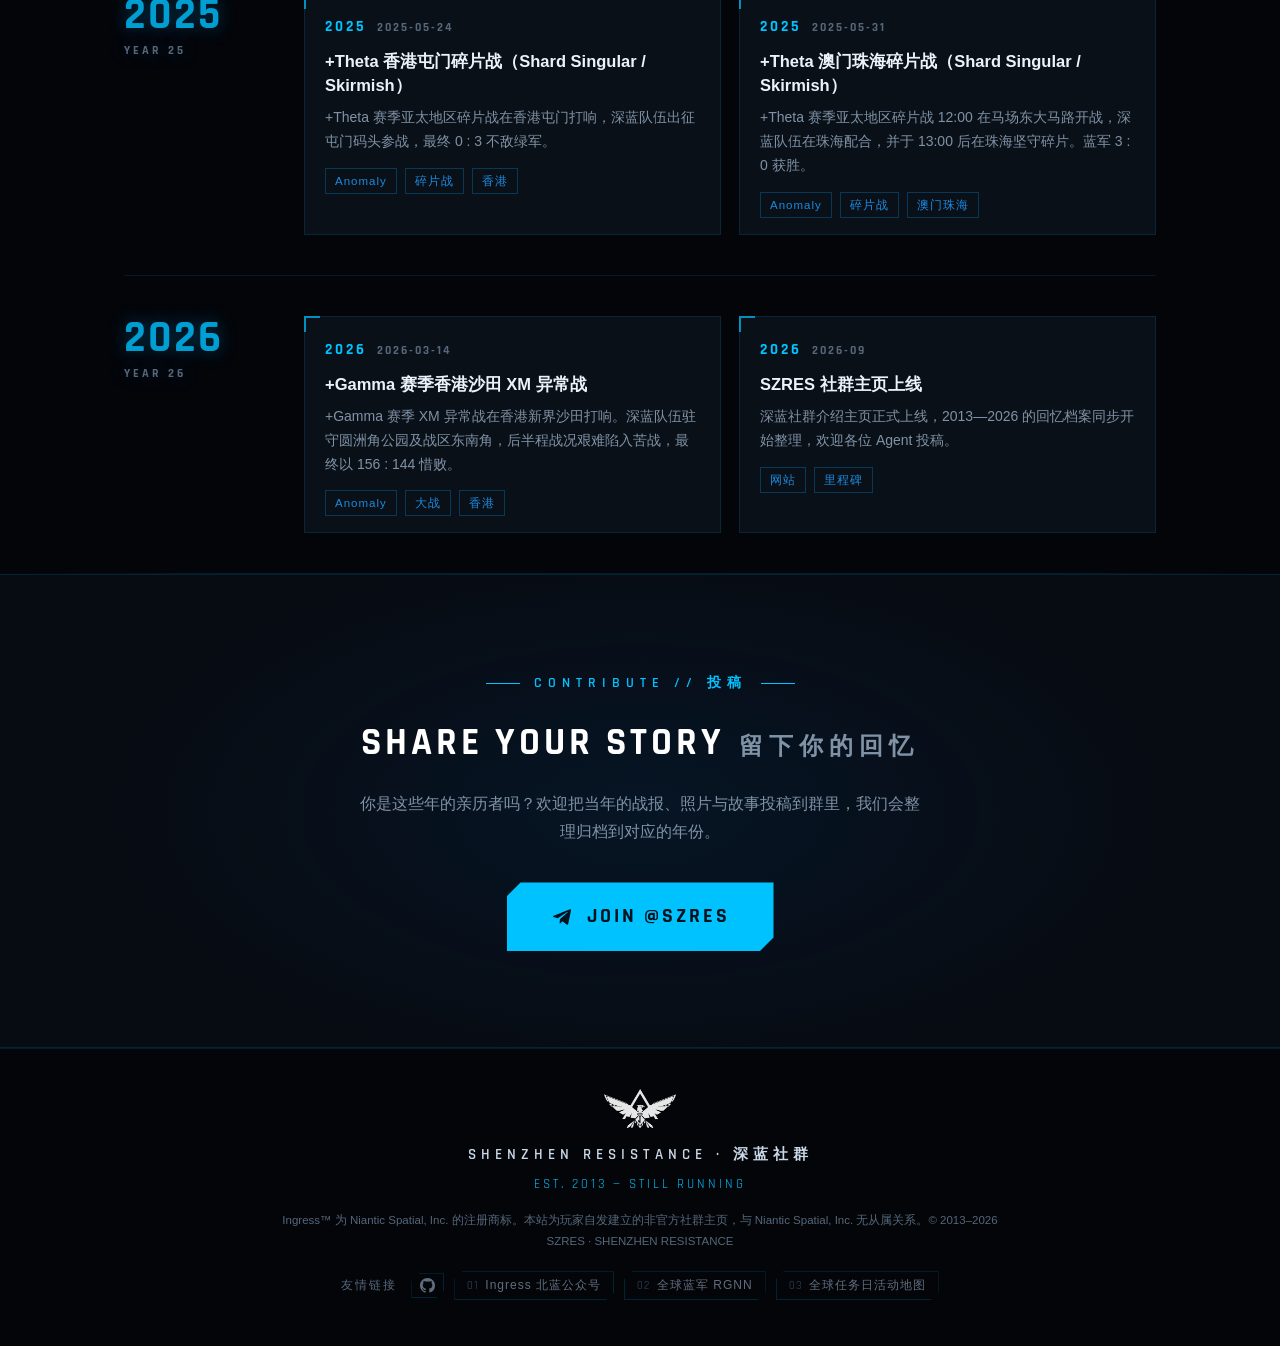
==== commit a98e90f4: "友情链接行最左新增 GitHub 图标按钮（跳转 github.com/szres，不参与编号）" ====
--- a/memories.html
+++ b/memories.html
@@ -72,6 +72,7 @@
   <p class="f-note" data-i18n="footer_note">Ingress™ 为 Niantic Spatial, Inc. 的注册商标。本站为玩家自发建立的非官方社群主页，与 Niantic Spatial, Inc. 无从属关系。© 2013–2026 SZRES · SHENZHEN RESISTANCE</p>
   <div class="friend-links">
     <span class="fl-label" data-i18n="fl_label">友情链接</span>
+    <a class="fl-gh" href="https://github.com/szres" target="_blank" rel="noopener" aria-label="GitHub"><svg viewBox="0 0 16 16" aria-hidden="true"><path d="M8 0C3.58 0 0 3.58 0 8c0 3.54 2.29 6.53 5.47 7.59.4.07.55-.17.55-.38 0-.19-.01-.82-.01-1.49-2.01.37-2.53-.49-2.69-.94-.09-.23-.48-.94-.82-1.13-.28-.15-.68-.52-.01-.53.63-.01 1.08.58 1.23.82.72 1.21 1.87.87 2.33.66.07-.52.28-.87.51-1.07-1.78-.2-3.64-.89-3.64-3.95 0-.87.31-1.59.82-2.15-.08-.2-.36-1.02.08-2.12 0 0 .67-.21 2.2.82.64-.18 1.32-.27 2-.27.68 0 1.36.09 2 .27 1.53-1.04 2.2-.82 2.2-.82.44 1.1.16 1.92.08 2.12.51.56.82 1.27.82 2.15 0 3.07-1.87 3.75-3.65 3.95.29.25.54.73.54 1.48 0 1.07-.01 1.93-.01 2.2 0 .21.15.46.55.38A8.01 8.01 0 0 0 16 8c0-4.42-3.58-8-8-8z"/></svg></a>
     <a href="https://bjres.net/" target="_blank" rel="noopener">Ingress 北蓝公众号</a>
     <a href="https://www.willbe.blue/" target="_blank" rel="noopener">全球蓝军 RGNN</a>
     <a href="https://md-atlas.reiinoki.dpdns.org/" target="_blank" rel="noopener">全球任务日活动地图</a>
--- a/assets/style.css
+++ b/assets/style.css
@@ -635,6 +635,17 @@
   color: rgba(90, 120, 150, 0.6);
   margin-right: 7px;
 }
+.friend-links a.fl-gh {
+  counter-increment: none;
+  display: inline-flex;
+  align-items: center;
+  justify-content: center;
+  padding: 4px 8px;
+}
+.friend-links a.fl-gh::before { content: none; }
+.friend-links a.fl-gh svg { width: 15px; height: 15px; fill: currentColor; }
+.friend-links a.fl-gh:hover { color: #cfe7ff; }
+.friend-links a.fl-gh:hover::before { content: none; }
 .friend-links a:hover { background: var(--accent-dim); color: #cfe7ff; }
 .friend-links a:hover::before { color: var(--accent); }
 
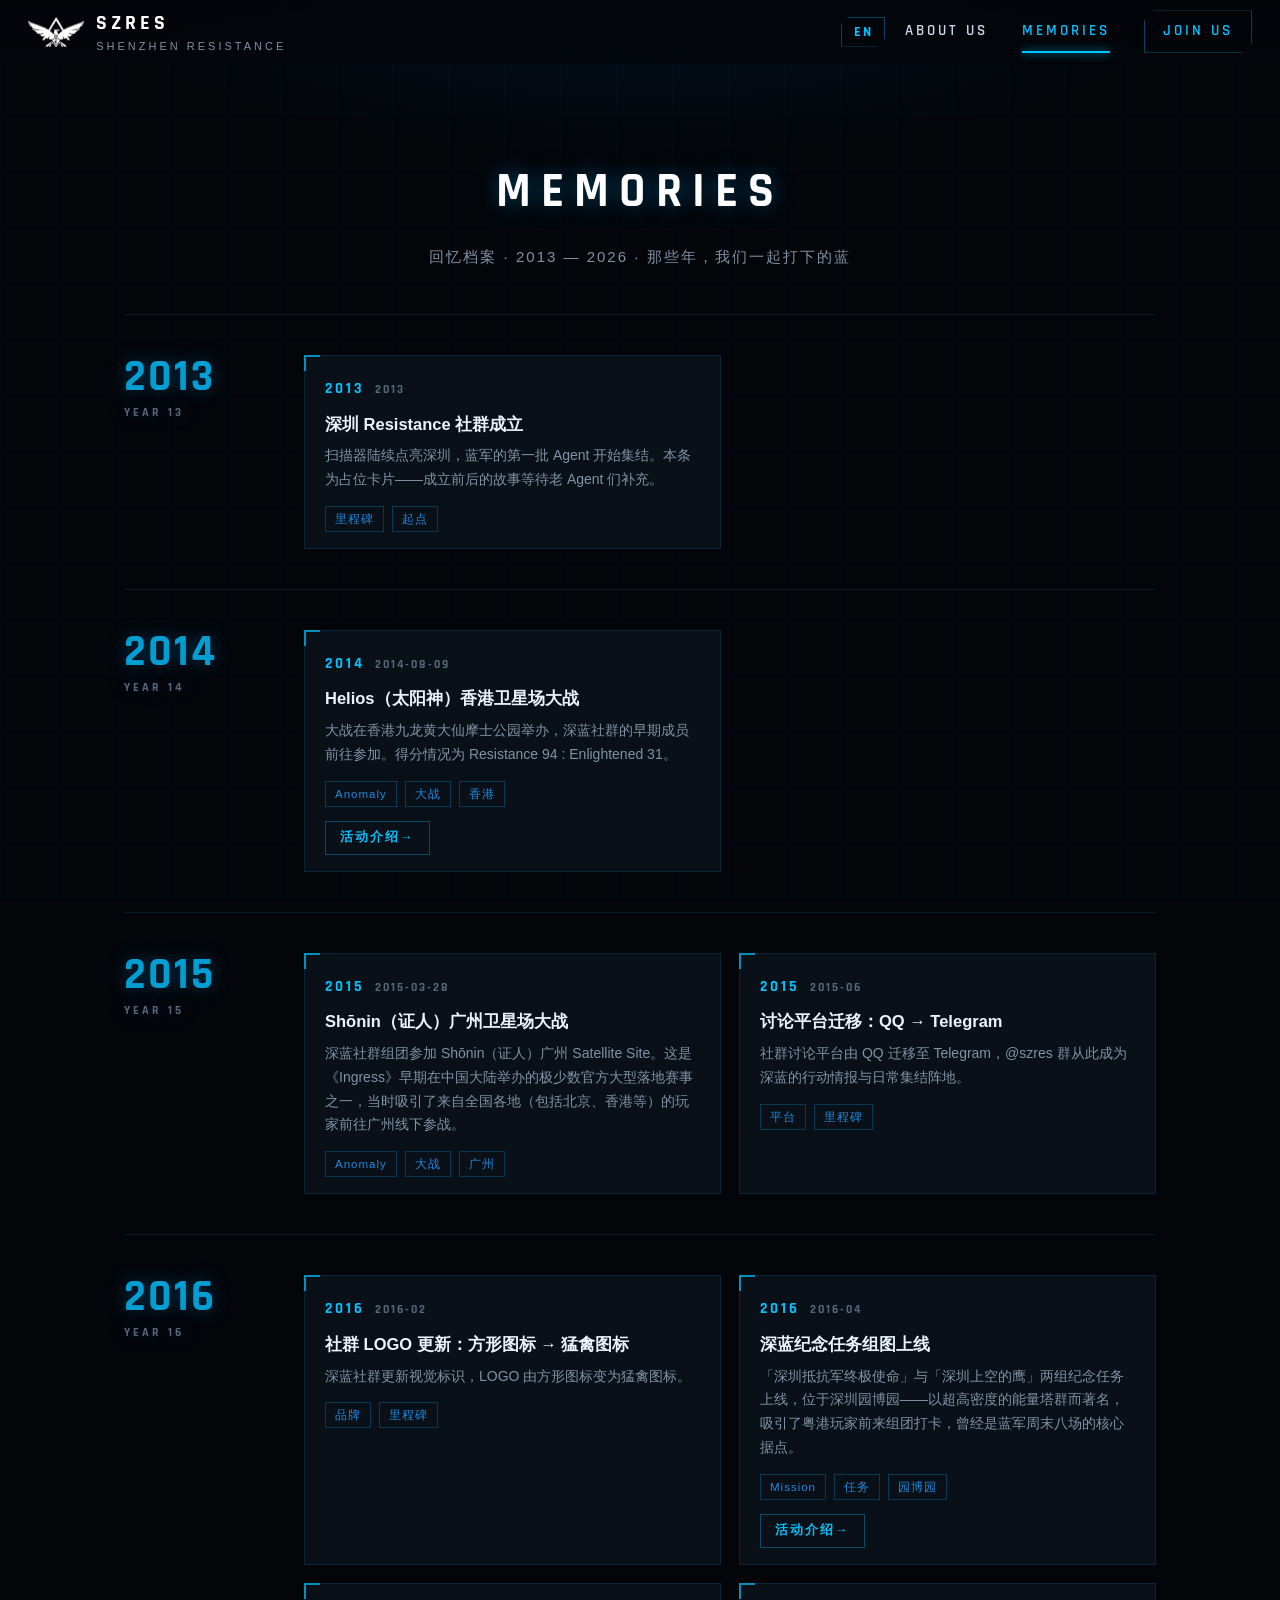
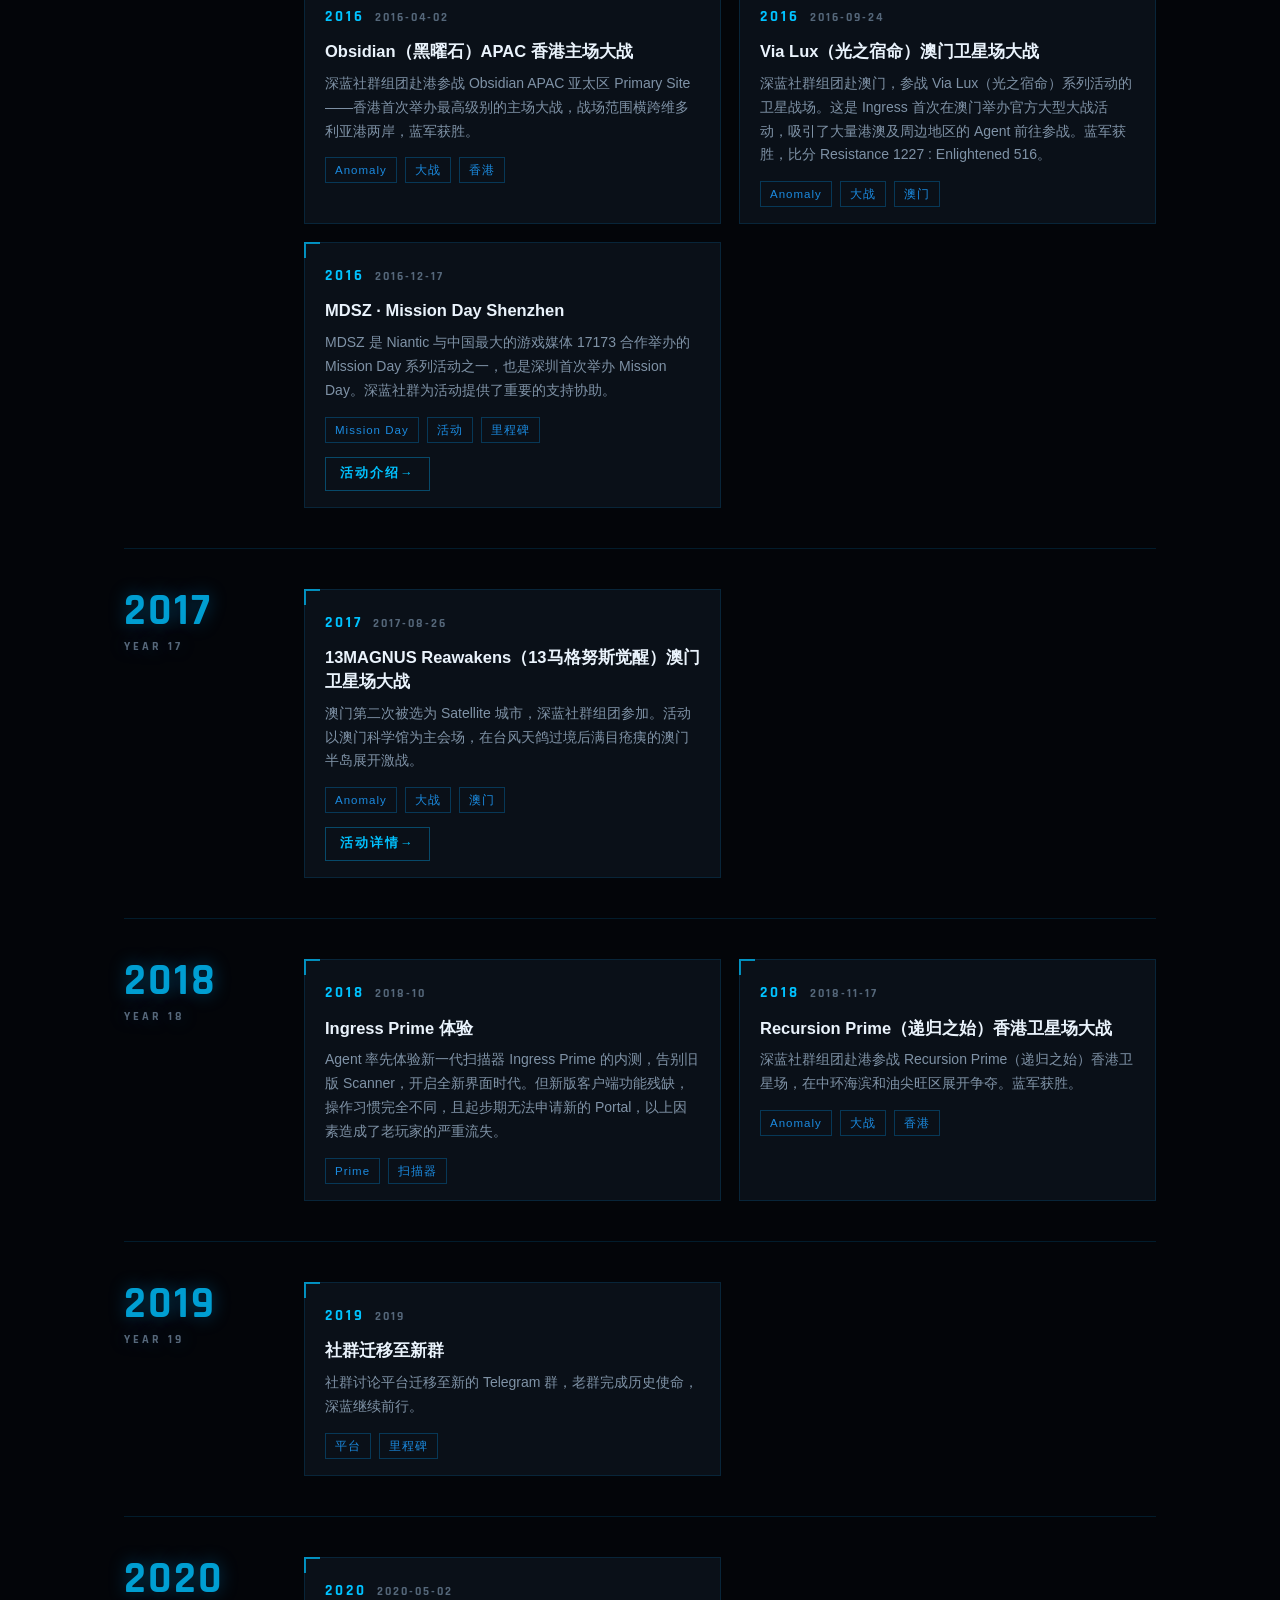
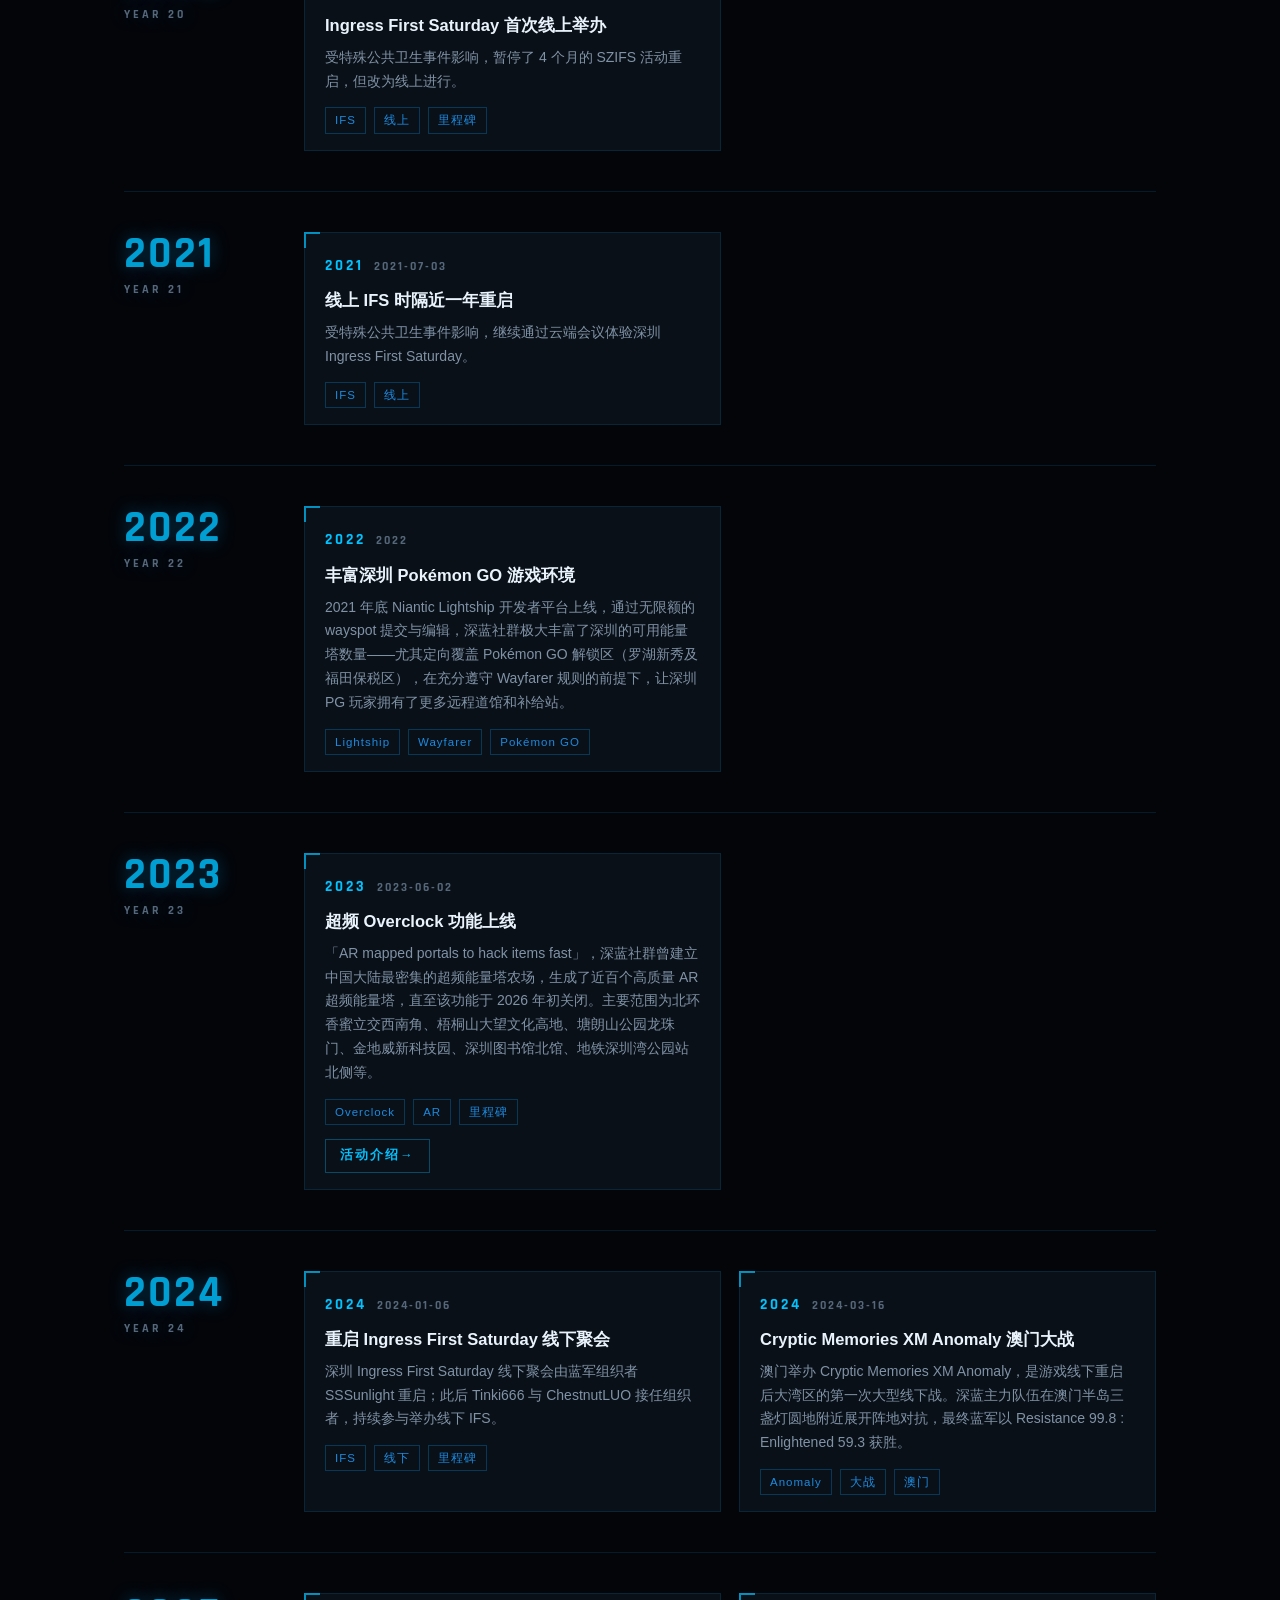
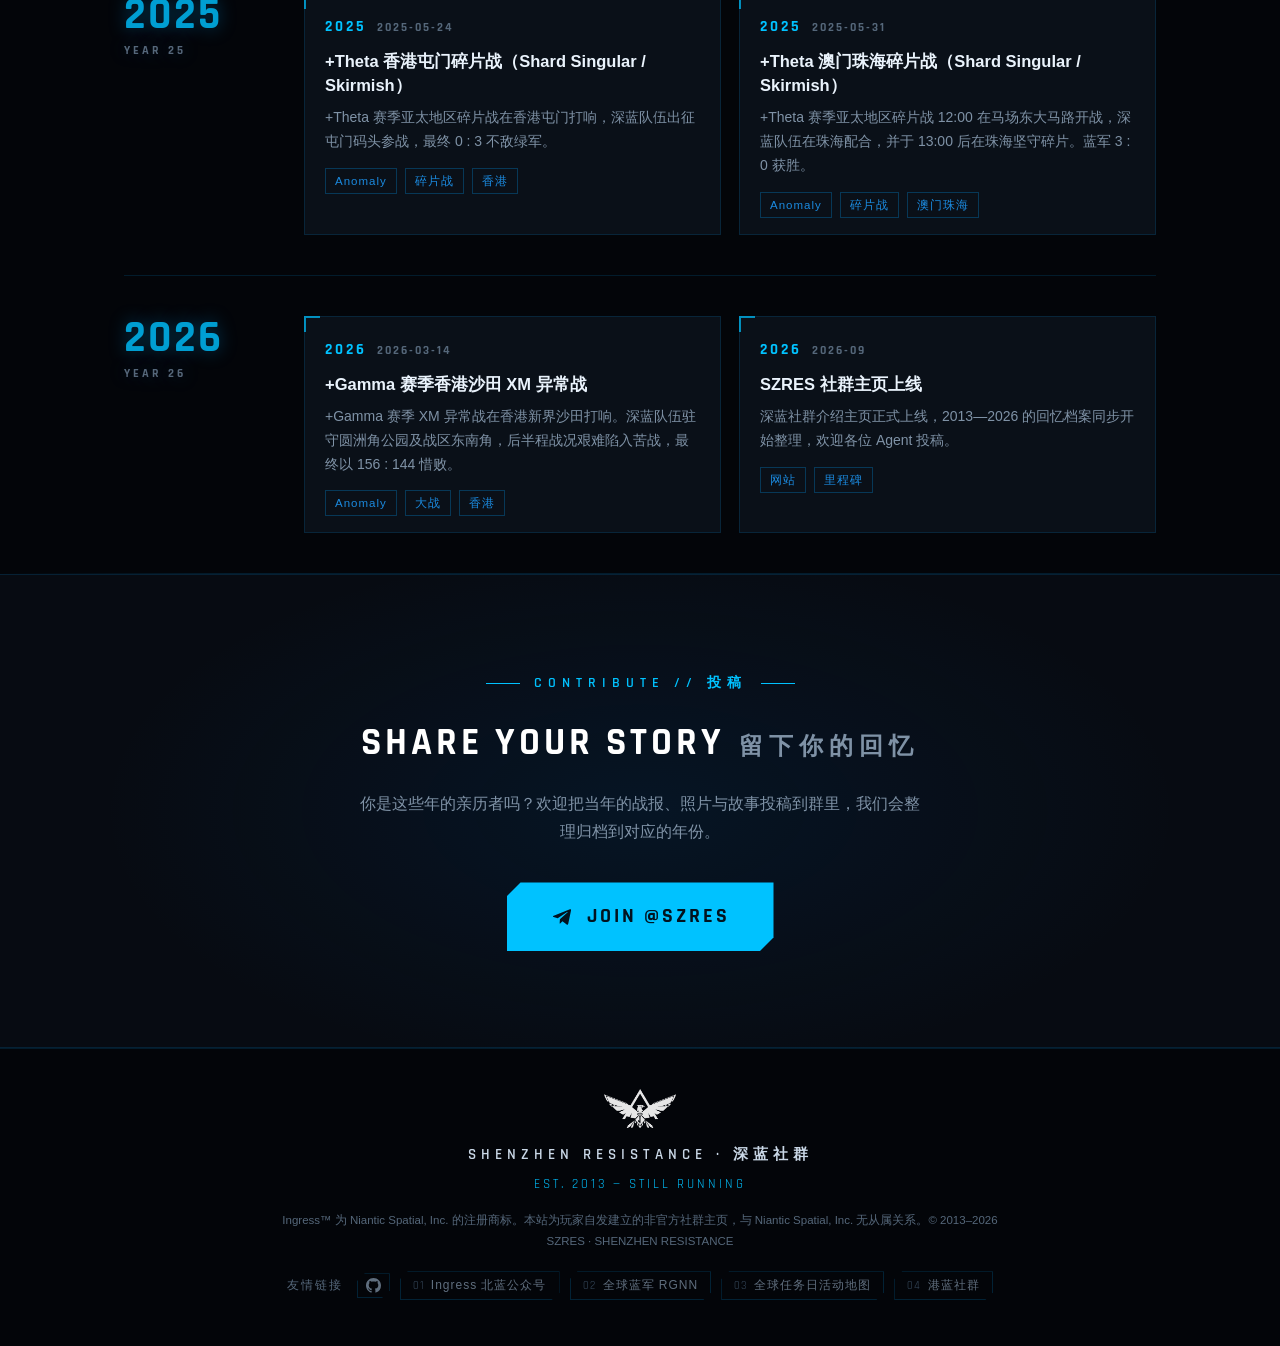
==== commit d7b8a91b: "友情链接追加：04 港蓝社群（hkresistance.com）" ====
--- a/memories.html
+++ b/memories.html
@@ -76,6 +76,7 @@
     <a href="https://bjres.net/" target="_blank" rel="noopener">Ingress 北蓝公众号</a>
     <a href="https://www.willbe.blue/" target="_blank" rel="noopener">全球蓝军 RGNN</a>
     <a href="https://md-atlas.reiinoki.dpdns.org/" target="_blank" rel="noopener">全球任务日活动地图</a>
+    <a href="https://hkresistance.com/" target="_blank" rel="noopener">港蓝社群</a>
   </div>
 </footer>
 
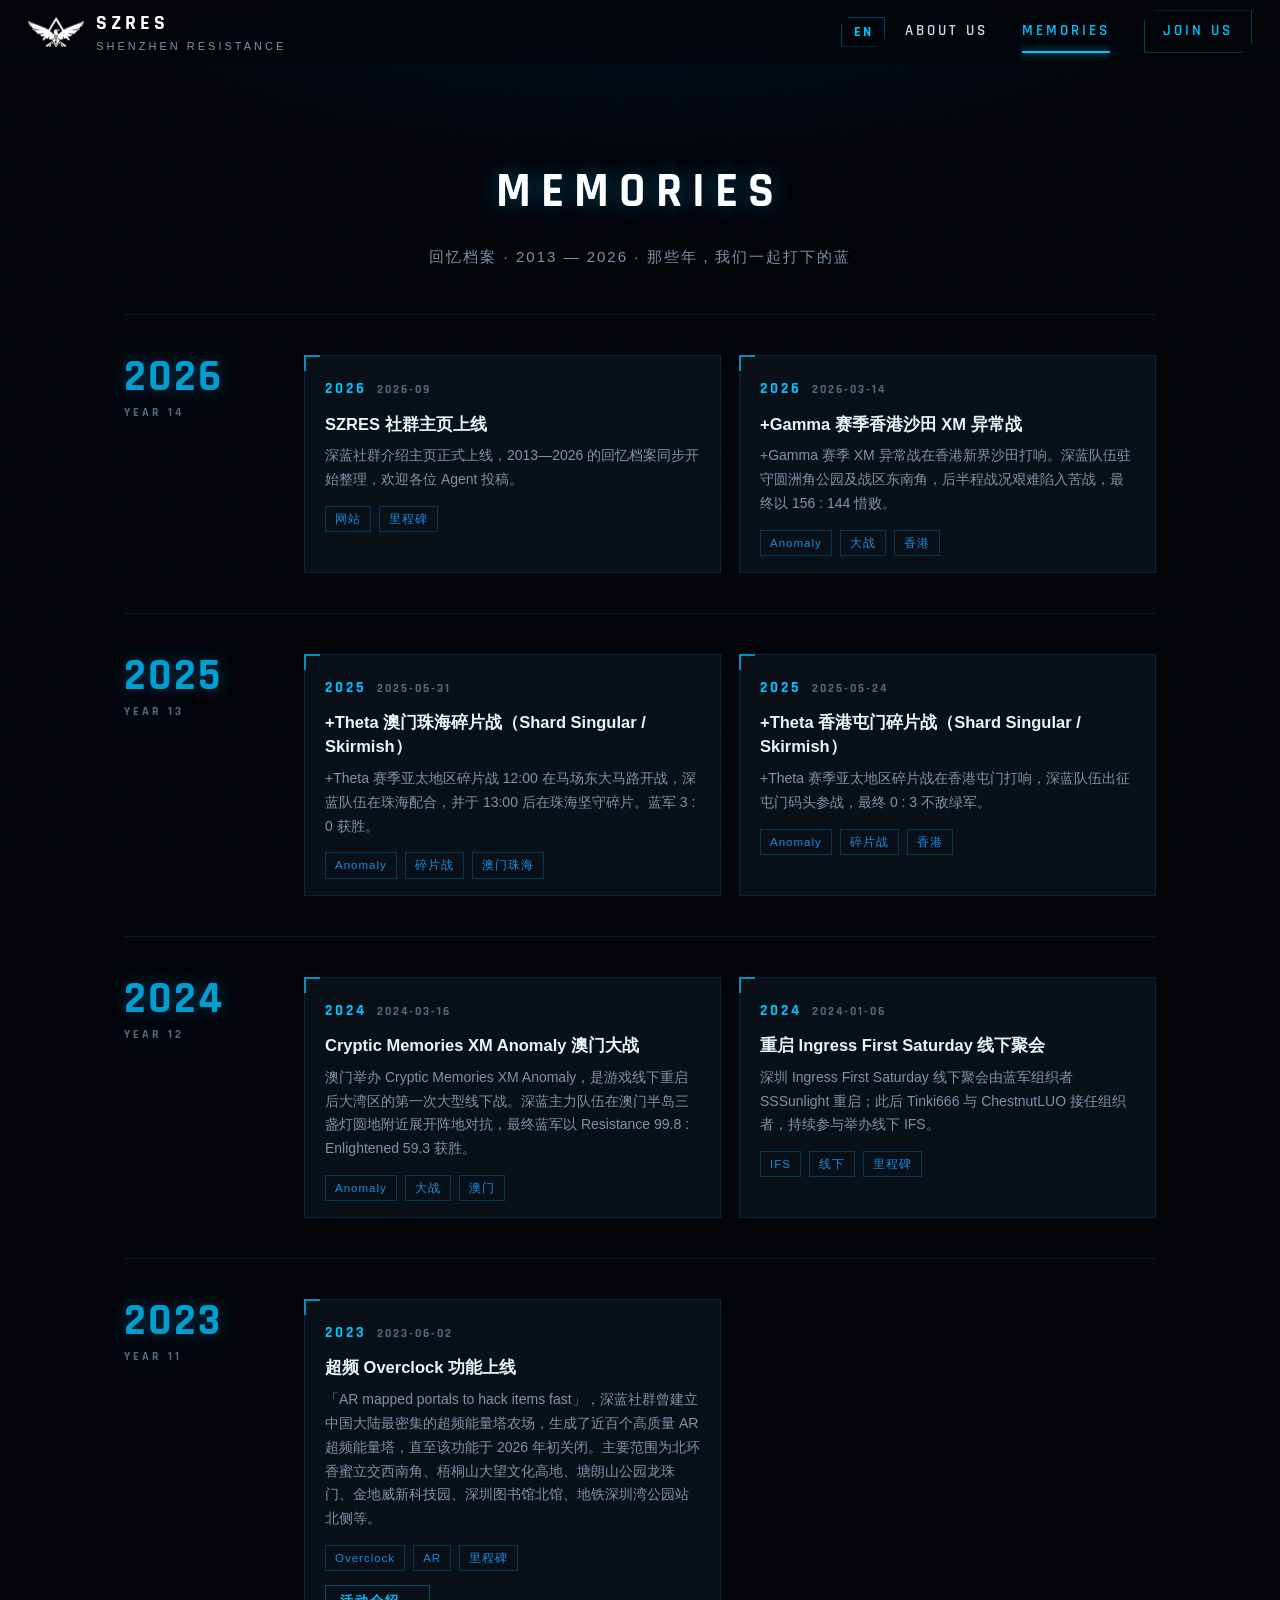
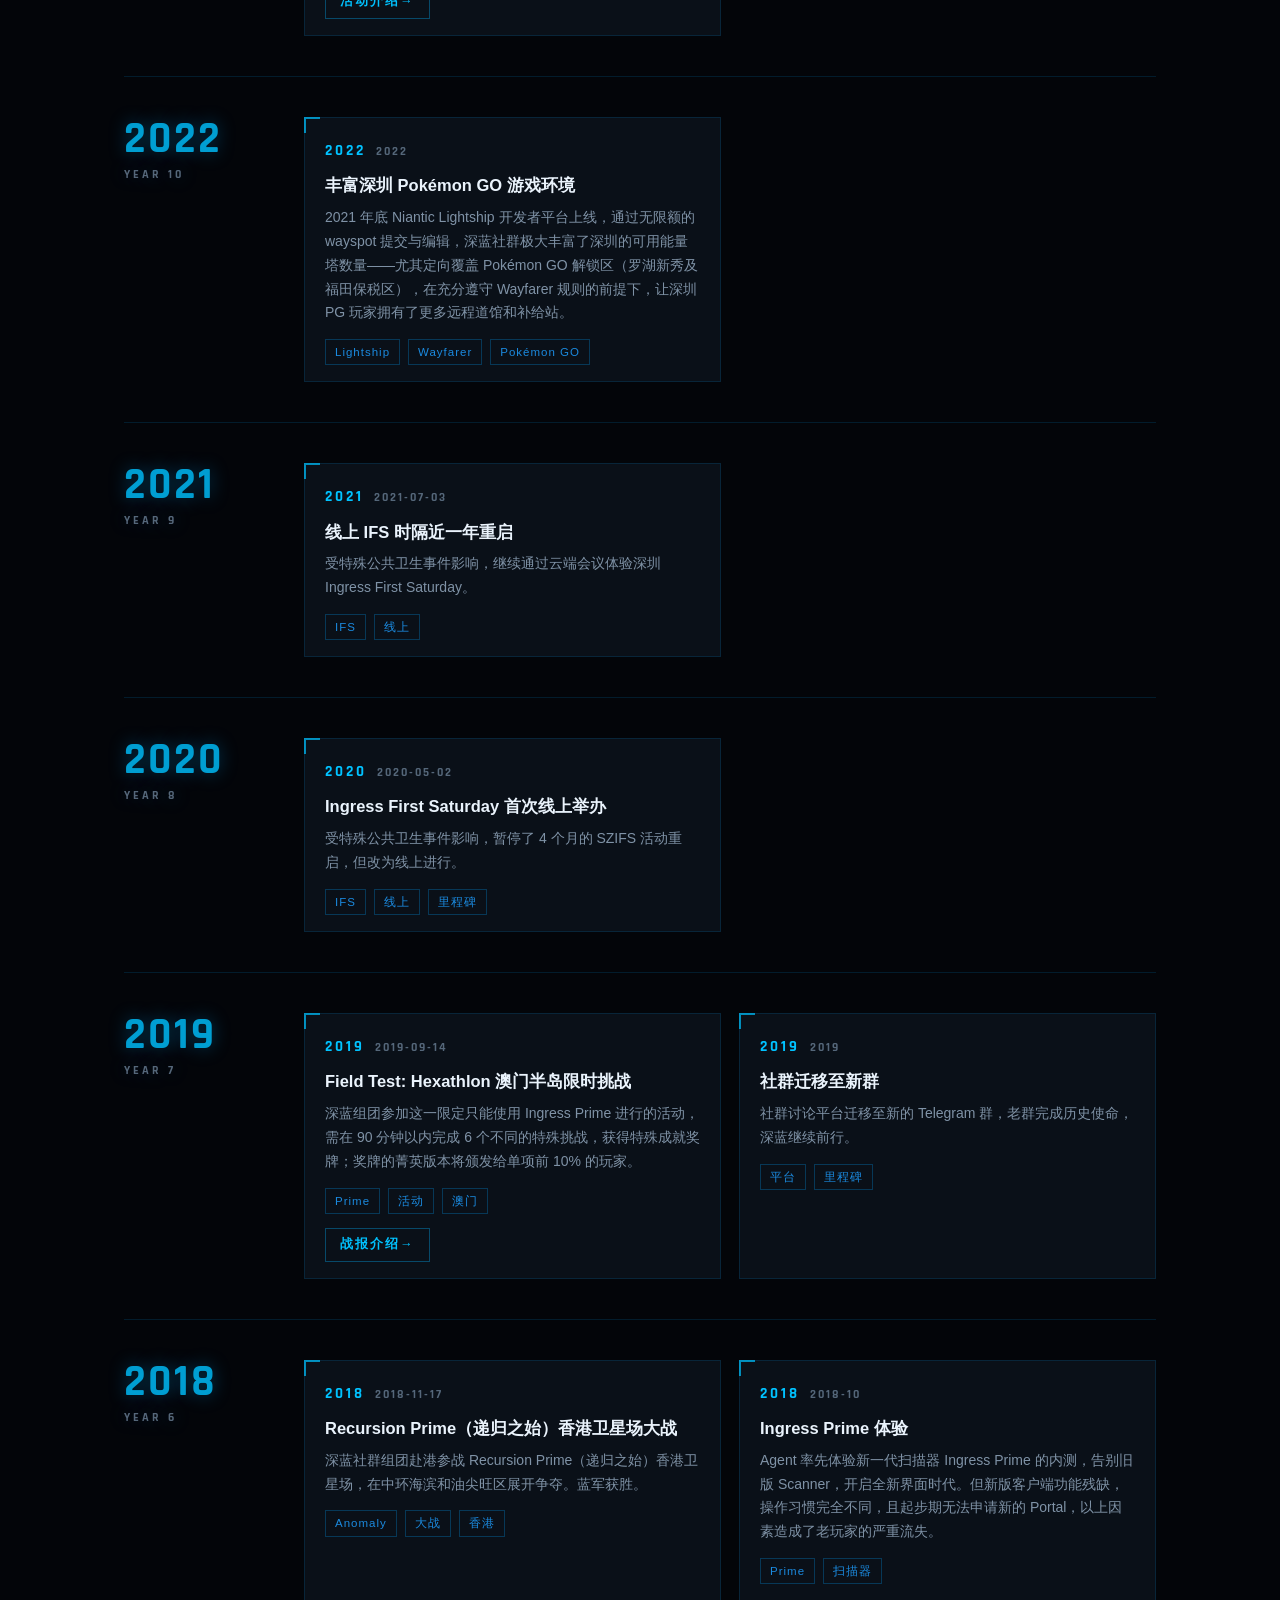
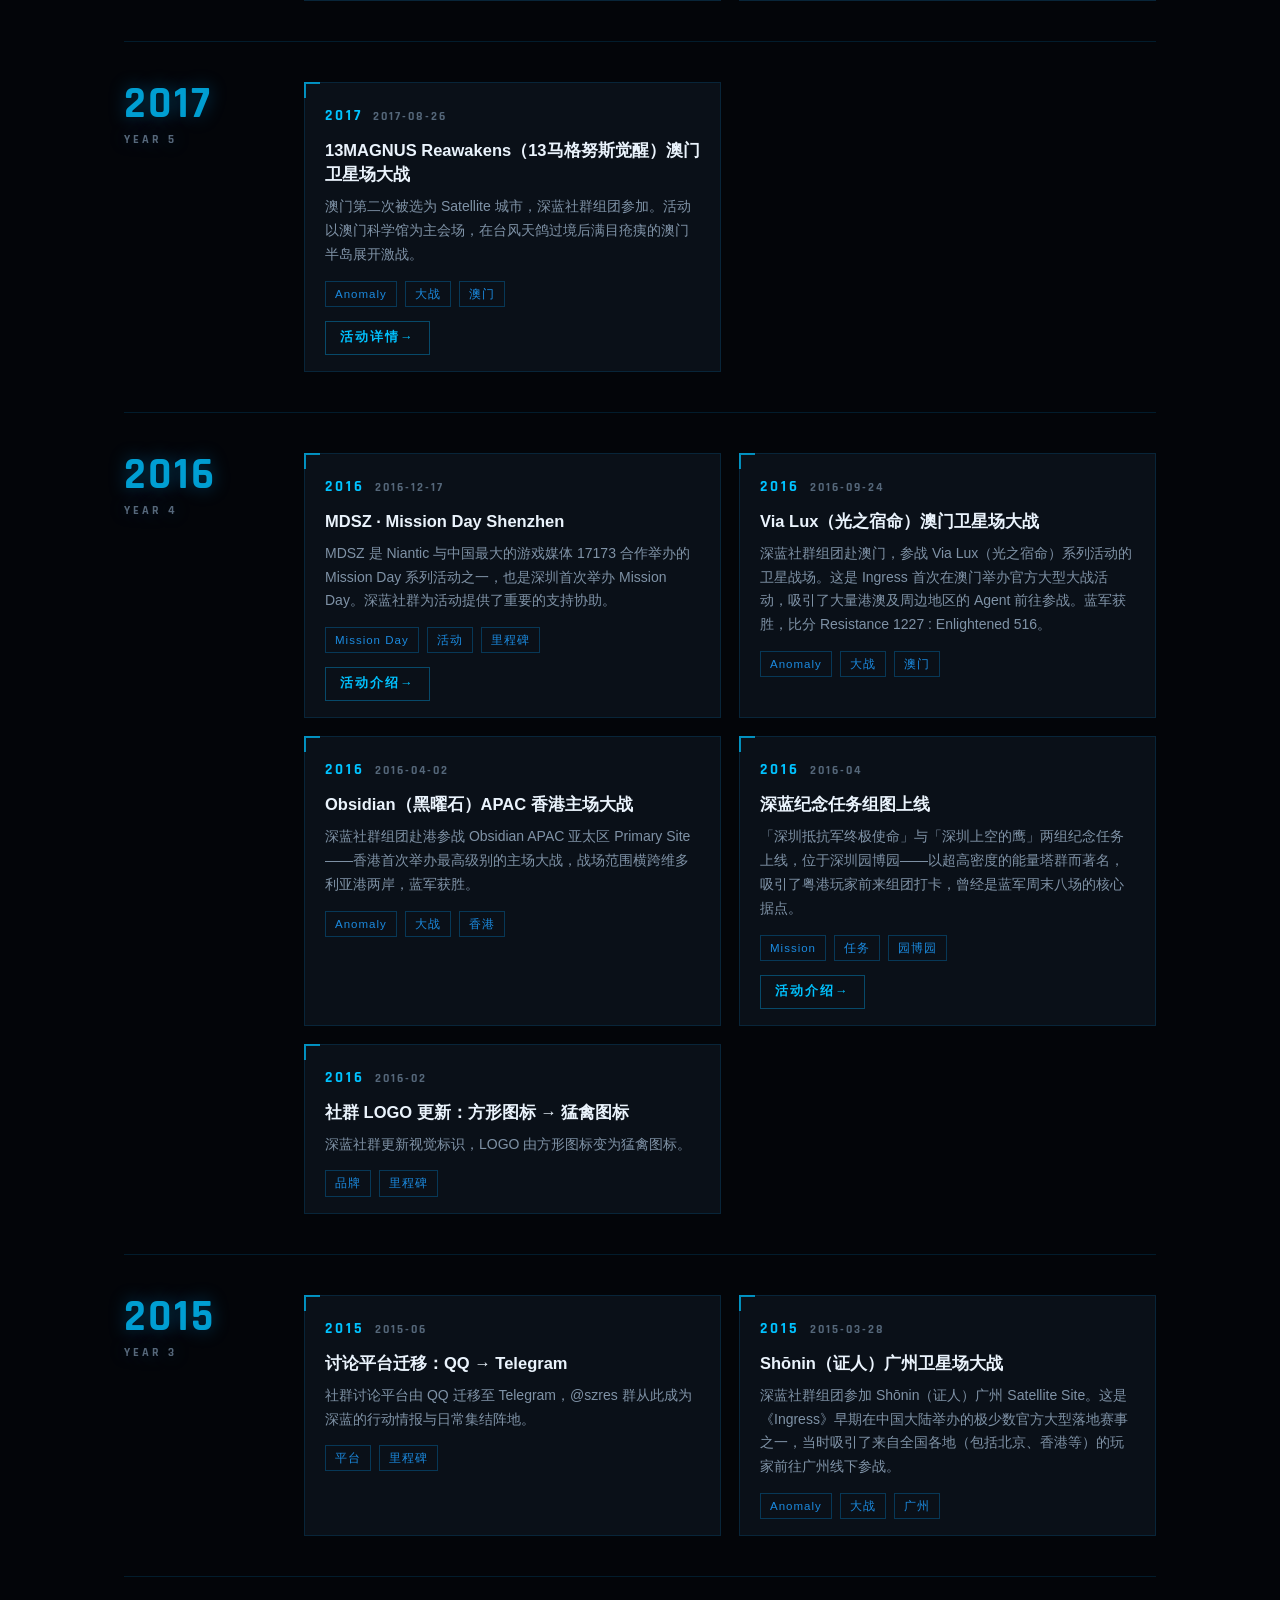
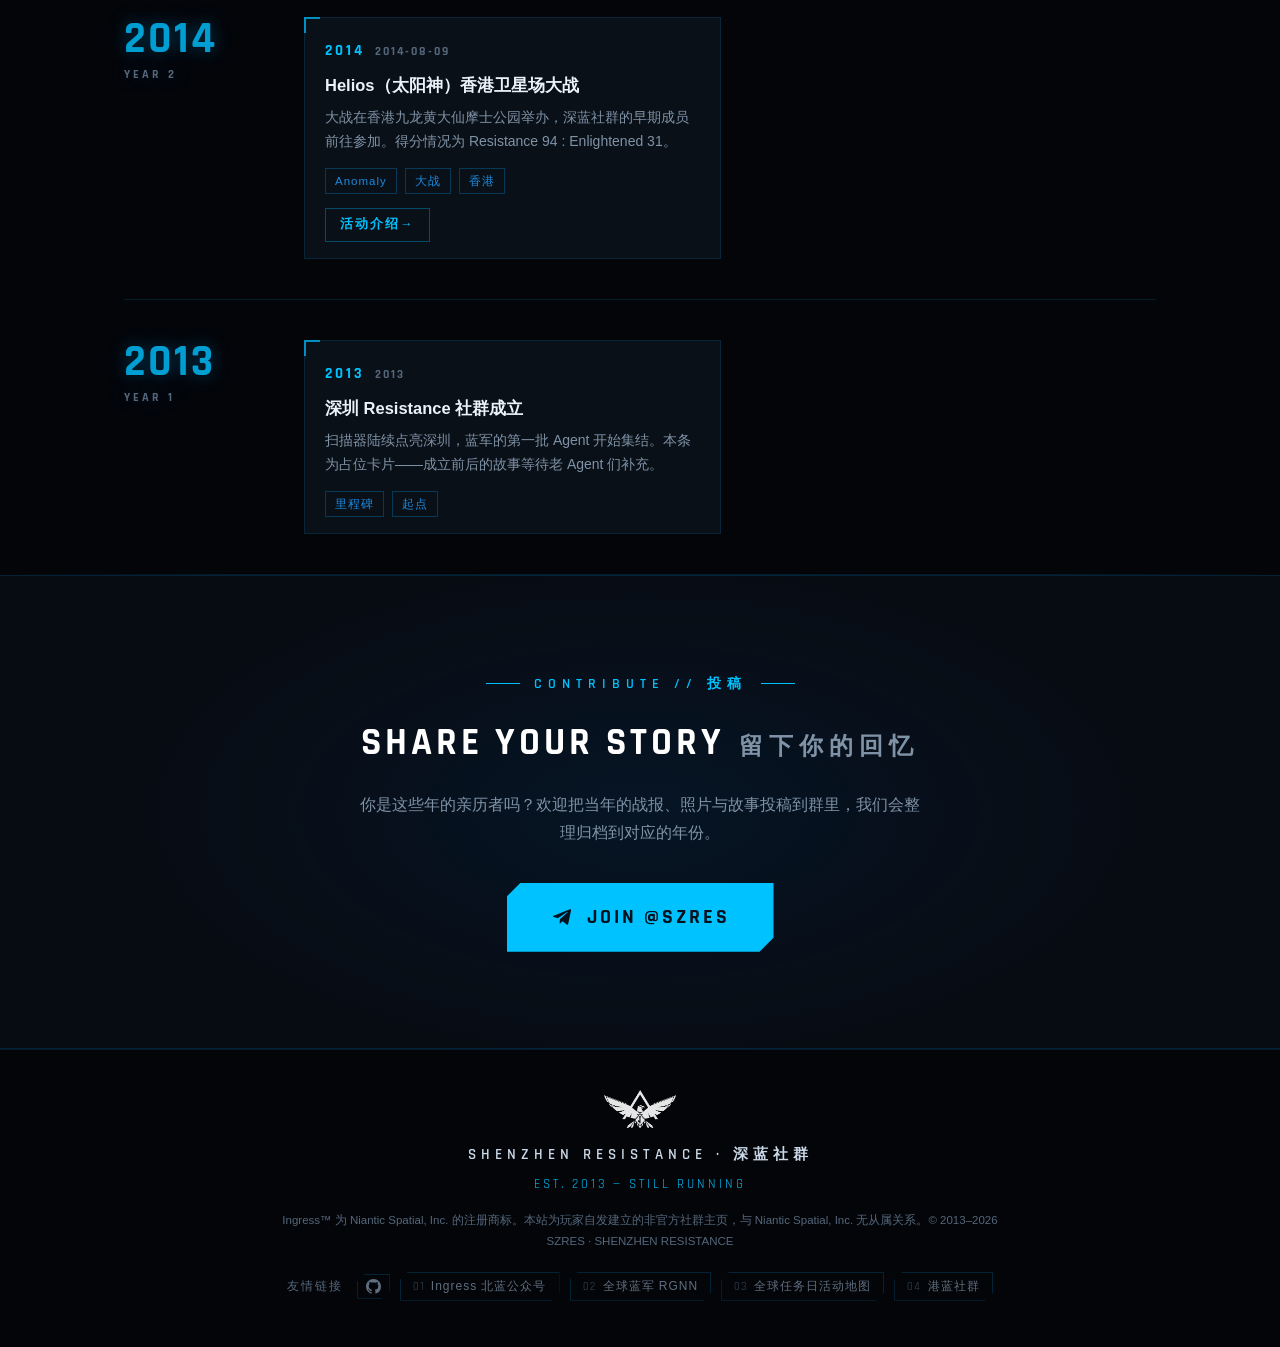
==== commit 9bd382f8: "友情链接按钮中英对照：IngressBeijingWX / RGNN / MD Atlas / Hong Kong RES" ====
--- a/memories.html
+++ b/memories.html
@@ -73,10 +73,10 @@
   <div class="friend-links">
     <span class="fl-label" data-i18n="fl_label">友情链接</span>
     <a class="fl-gh" href="https://github.com/szres" target="_blank" rel="noopener" aria-label="GitHub"><svg viewBox="0 0 16 16" aria-hidden="true"><path d="M8 0C3.58 0 0 3.58 0 8c0 3.54 2.29 6.53 5.47 7.59.4.07.55-.17.55-.38 0-.19-.01-.82-.01-1.49-2.01.37-2.53-.49-2.69-.94-.09-.23-.48-.94-.82-1.13-.28-.15-.68-.52-.01-.53.63-.01 1.08.58 1.23.82.72 1.21 1.87.87 2.33.66.07-.52.28-.87.51-1.07-1.78-.2-3.64-.89-3.64-3.95 0-.87.31-1.59.82-2.15-.08-.2-.36-1.02.08-2.12 0 0 .67-.21 2.2.82.64-.18 1.32-.27 2-.27.68 0 1.36.09 2 .27 1.53-1.04 2.2-.82 2.2-.82.44 1.1.16 1.92.08 2.12.51.56.82 1.27.82 2.15 0 3.07-1.87 3.75-3.65 3.95.29.25.54.73.54 1.48 0 1.07-.01 1.93-.01 2.2 0 .21.15.46.55.38A8.01 8.01 0 0 0 16 8c0-4.42-3.58-8-8-8z"/></svg></a>
-    <a href="https://bjres.net/" target="_blank" rel="noopener">Ingress 北蓝公众号</a>
-    <a href="https://www.willbe.blue/" target="_blank" rel="noopener">全球蓝军 RGNN</a>
-    <a href="https://md-atlas.reiinoki.dpdns.org/" target="_blank" rel="noopener">全球任务日活动地图</a>
-    <a href="https://hkresistance.com/" target="_blank" rel="noopener">港蓝社群</a>
+    <a href="https://bjres.net/" target="_blank" rel="noopener" data-i18n="fl_bjres">Ingress 北蓝公众号</a>
+    <a href="https://www.willbe.blue/" target="_blank" rel="noopener" data-i18n="fl_rgnn">全球蓝军 RGNN</a>
+    <a href="https://md-atlas.reiinoki.dpdns.org/" target="_blank" rel="noopener" data-i18n="fl_md_atlas">全球任务日活动地图</a>
+    <a href="https://hkresistance.com/" target="_blank" rel="noopener" data-i18n="fl_hk">港蓝社群</a>
   </div>
 </footer>
 
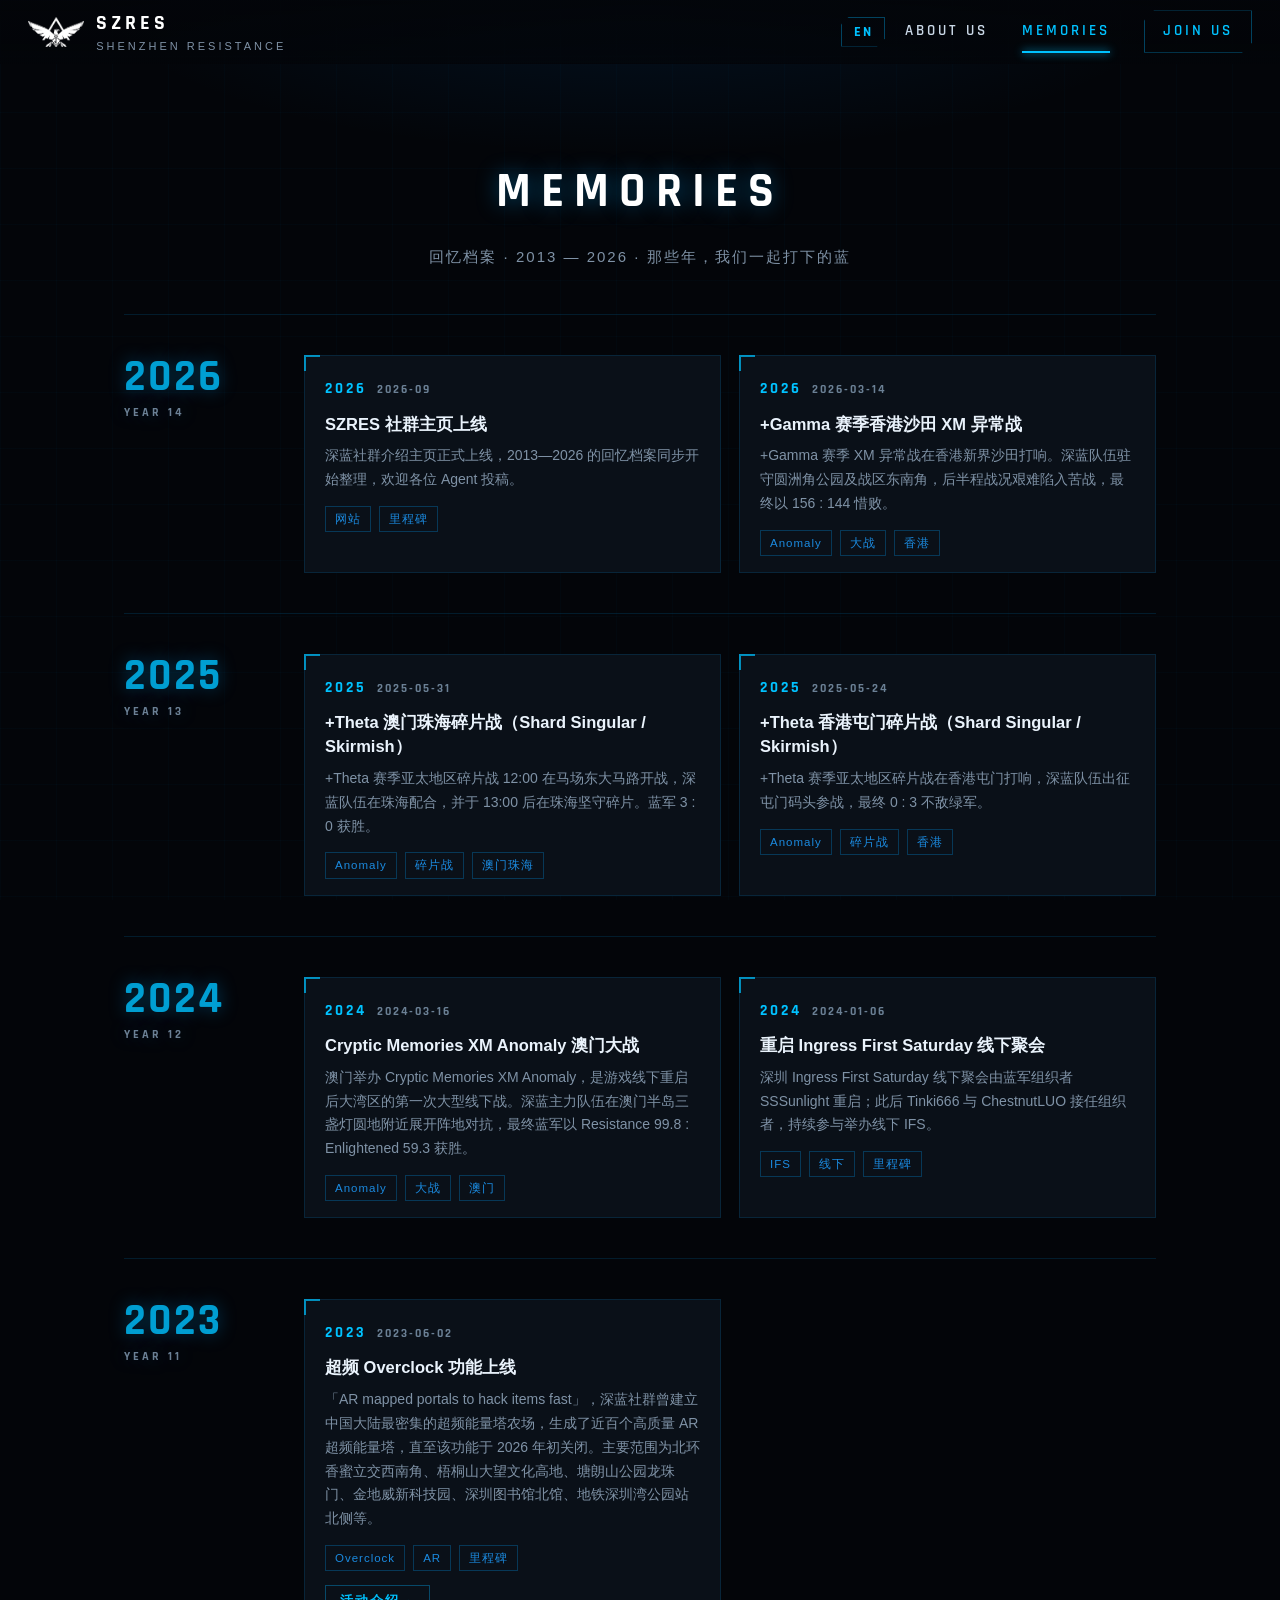
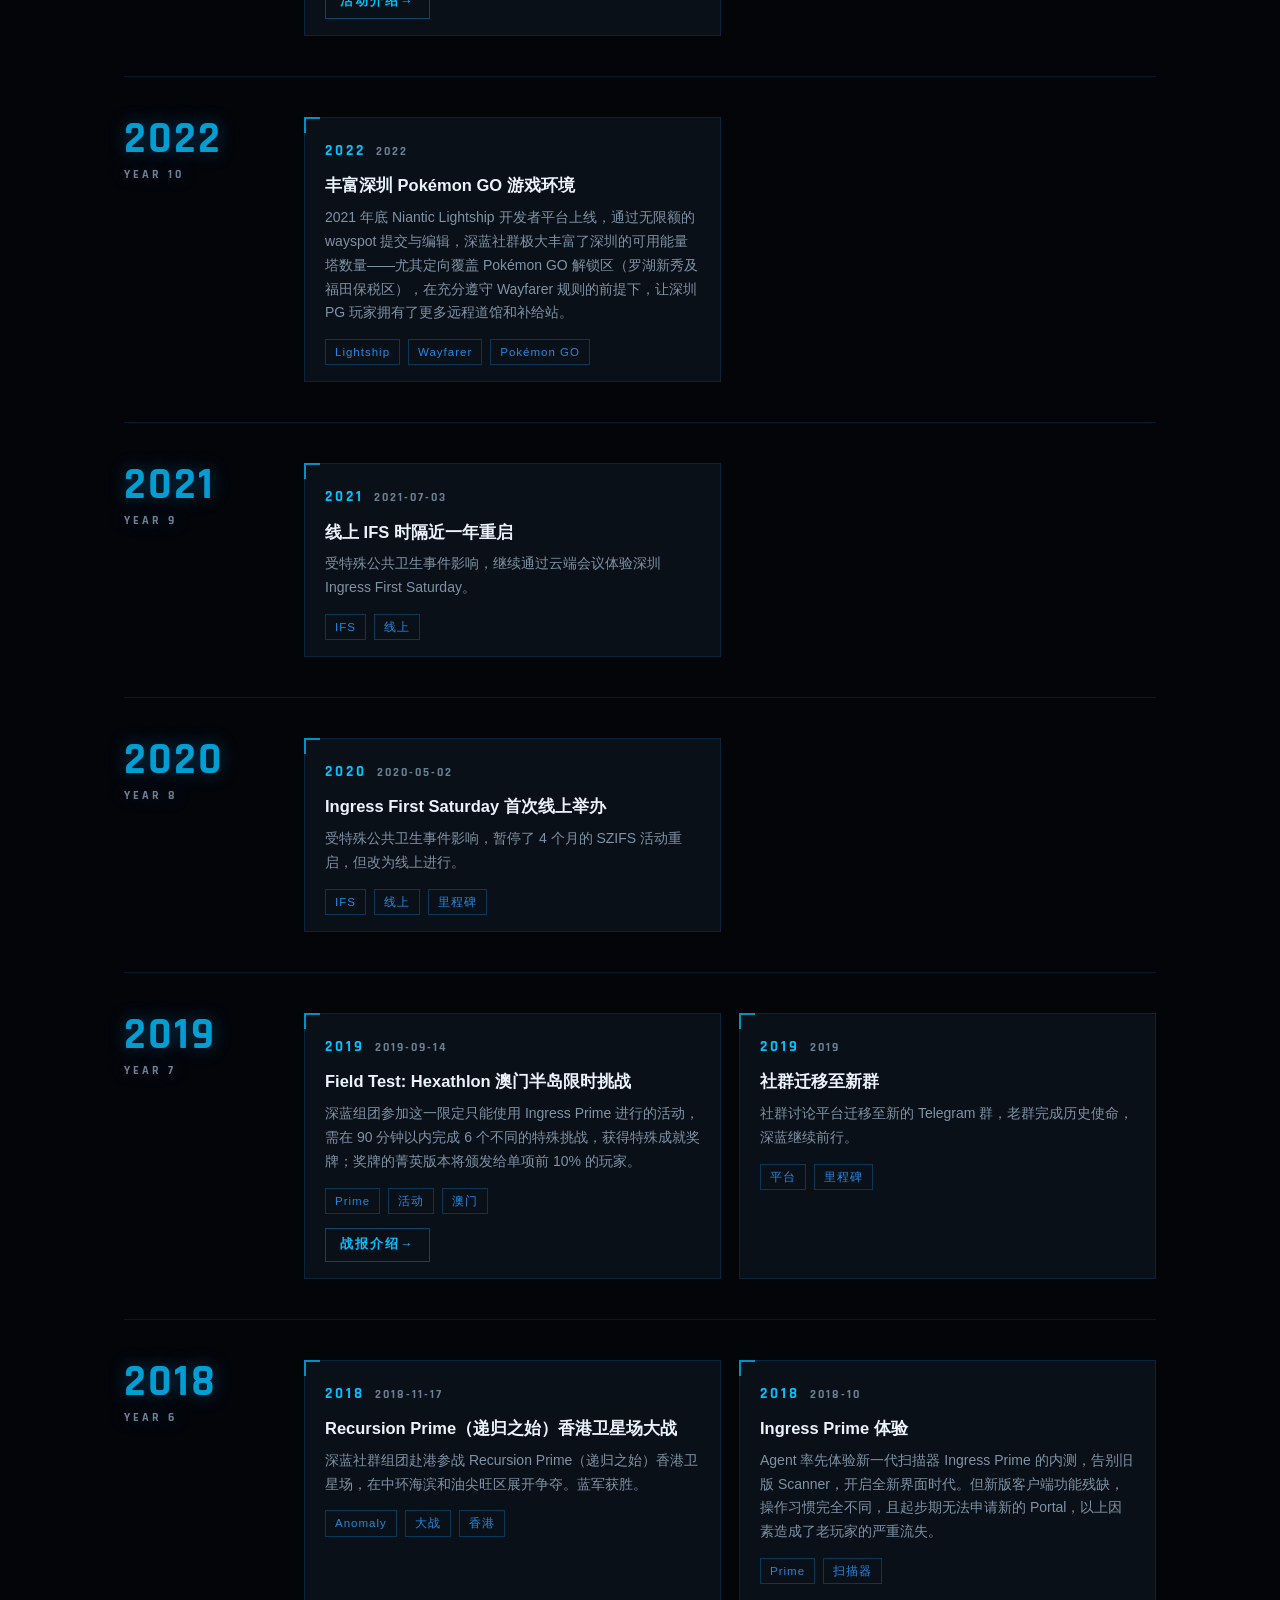
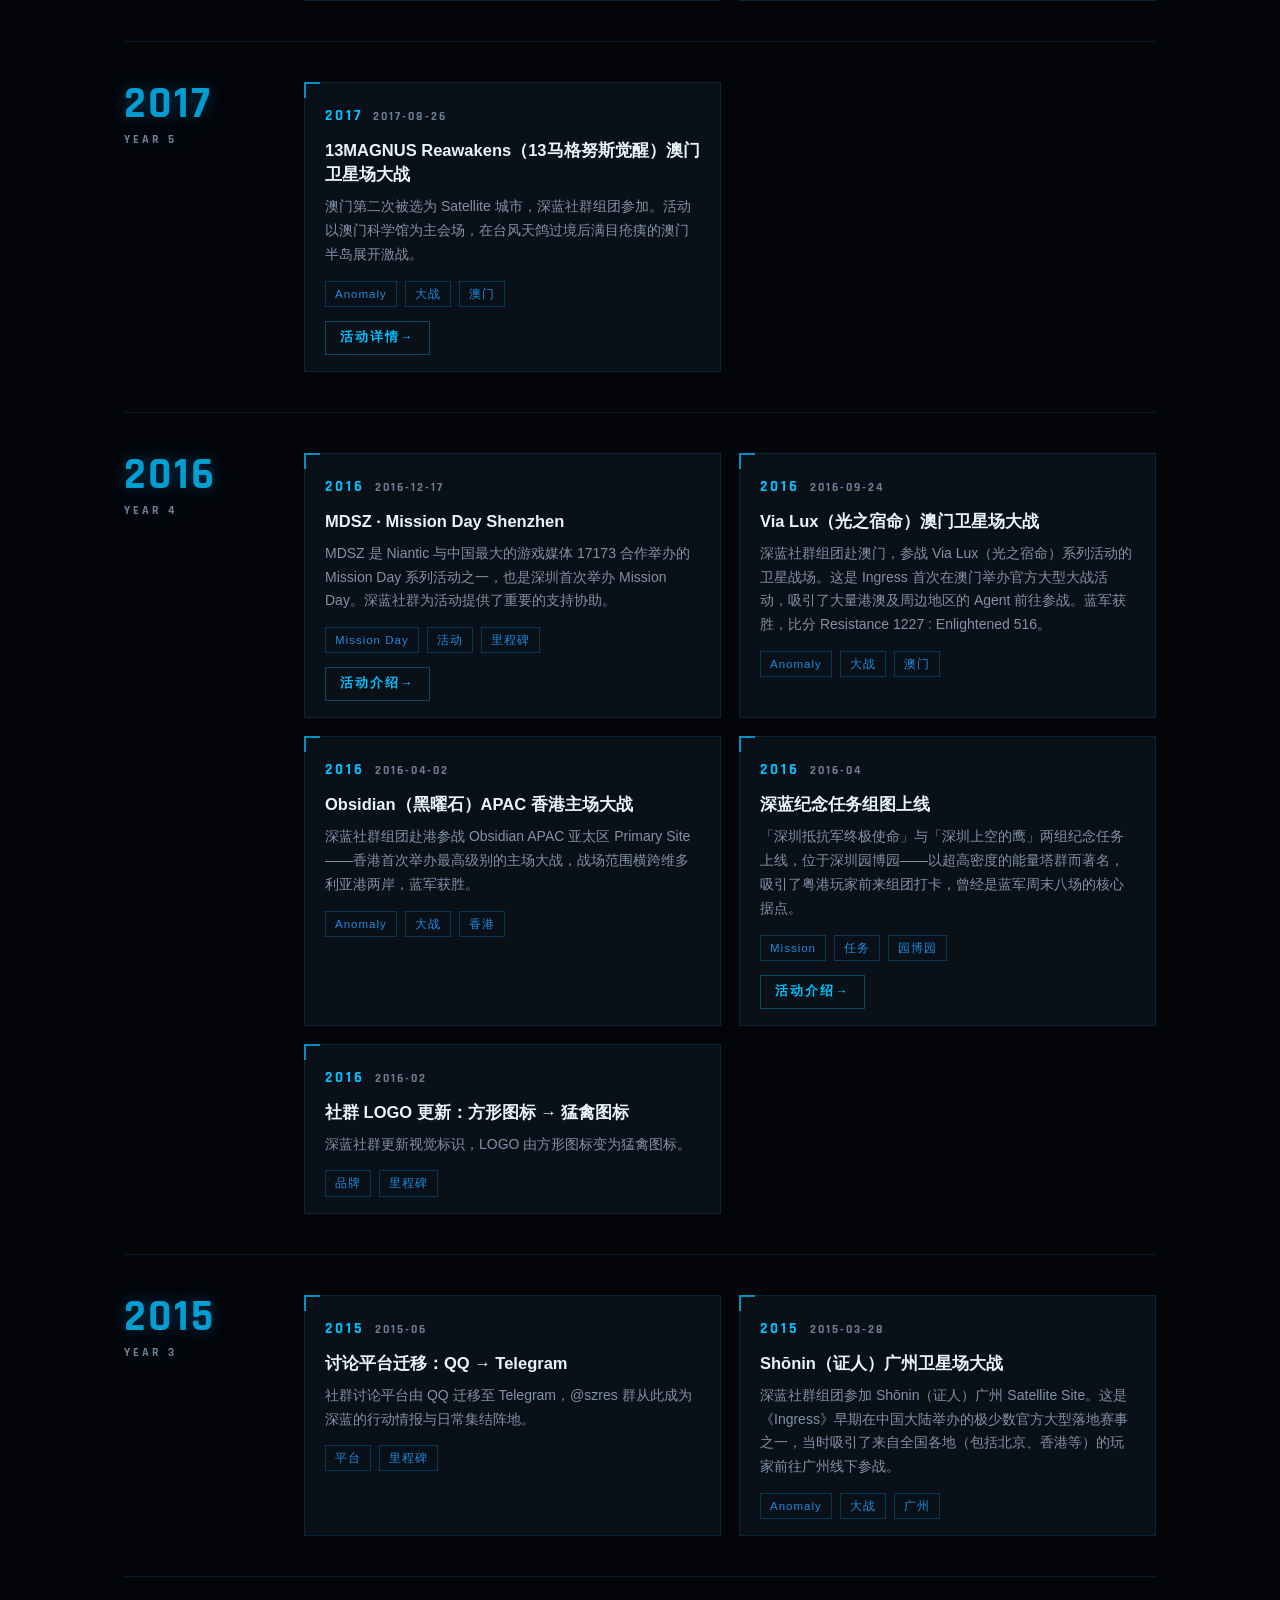
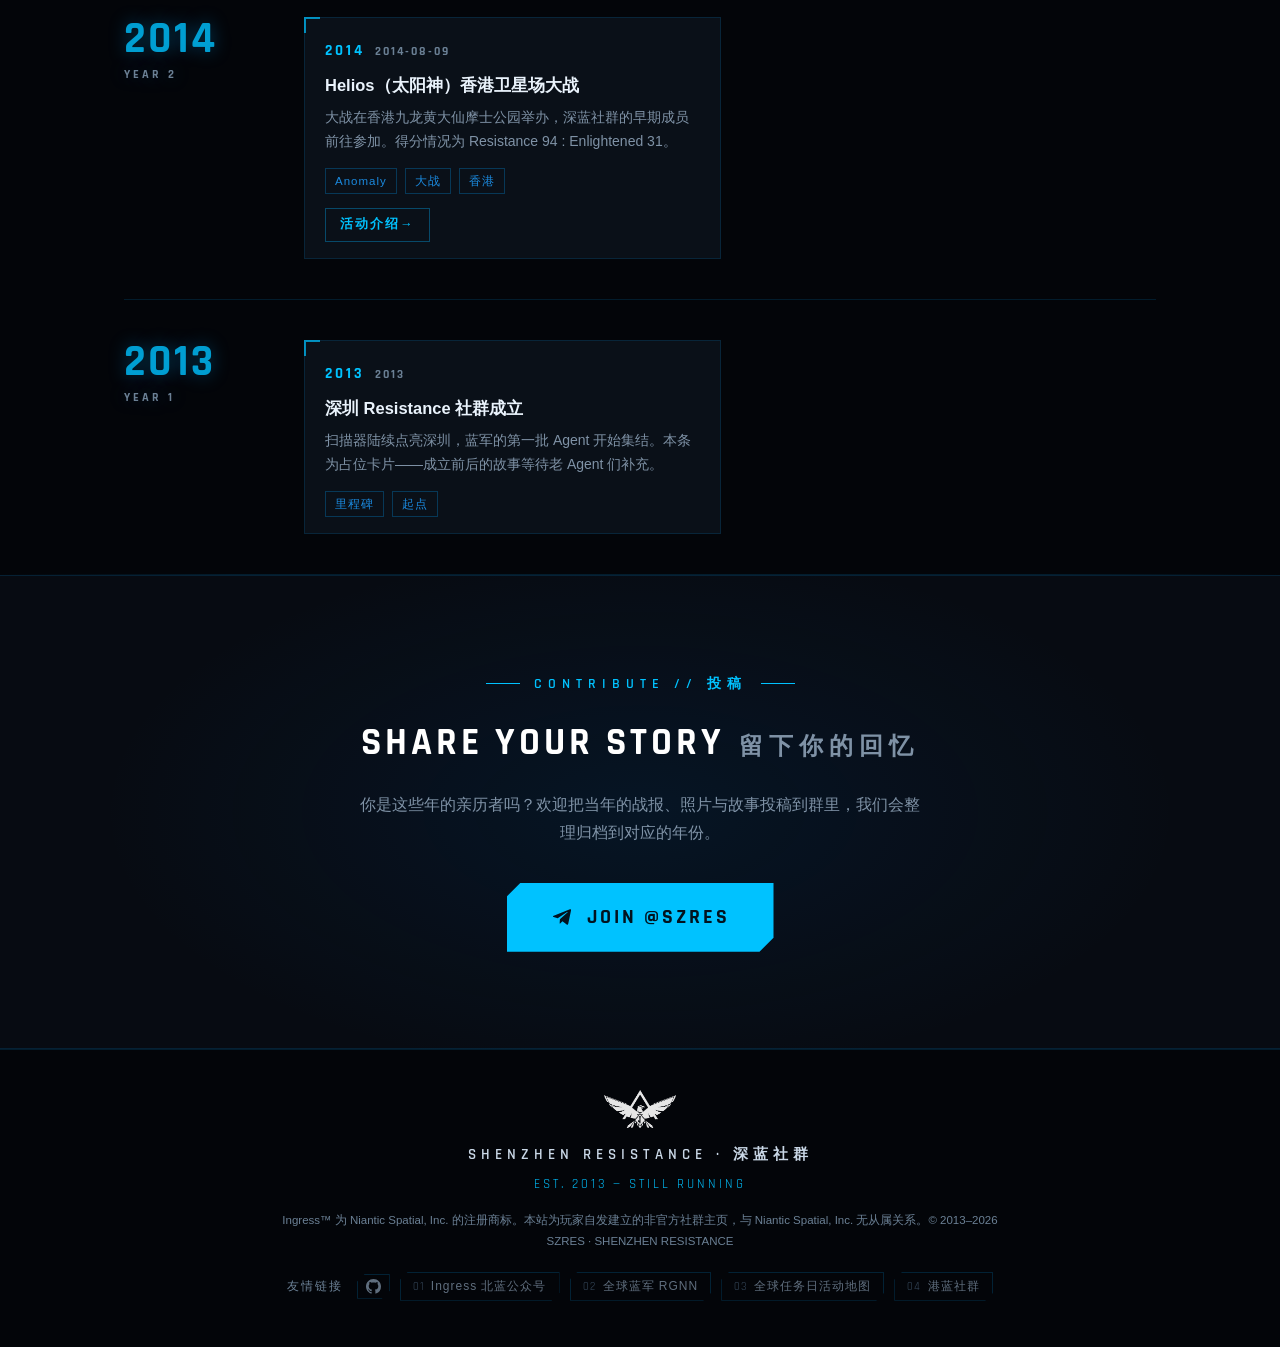
==== commit f942209e: "修复审查发现：焦点环/Reduced-motion/--faint对比度/菜单ARIA与行为/跳转链接/标题层级/无JS回退/按压反馈" ====
--- a/memories.html
+++ b/memories.html
@@ -10,16 +10,19 @@
 <link rel="canonical" href="https://szres.github.io/memories.html">
 <meta property="og:title" content="MEMORIES · 回忆档案 2013–2026 SZRES 深蓝社群">
 <meta property="og:description" content="深蓝社群（曾称深圳蓝军）2013–2026 年 Ingress 社群大事记与回忆档案。">
-<meta property="og:image" content="https://szres.github.io/assets/logo.png">
+<meta property="og:image" content="https://szres.github.io/assets/logo.jpg">
 <meta property="og:url" content="https://szres.github.io/memories.html">
 <meta property="og:type" content="website">
 <link rel="icon" type="image/png" href="assets/favicon.png">
 <link rel="preconnect" href="https://fonts.googleapis.com">
 <link rel="preconnect" href="https://fonts.gstatic.com" crossorigin>
 <link href="https://fonts.googleapis.com/css2?family=Rajdhani:wght@500;600;700&display=swap" rel="stylesheet">
+<script>document.documentElement.classList.add("js");</script>
 <link rel="stylesheet" href="assets/style.css">
 </head>
 <body>
+
+<a class="skip-link" href="#mem-archive">跳到正文 · Skip to content</a>
 
 <header class="nav" id="nav">
   <a class="brand" href="index.html">
@@ -31,7 +34,7 @@
   </a>
   <div class="nav-right">
     <button class="lang-toggle" id="langToggle" aria-label="Switch language">EN</button>
-    <button class="nav-burger" id="burger" aria-label="菜单">
+    <button class="nav-burger" id="burger" aria-label="菜单" aria-expanded="false" aria-controls="navLinks">
       <span></span><span></span><span></span>
     </button>
     <nav class="nav-links" id="navLinks">
--- a/assets/style.css
+++ b/assets/style.css
@@ -10,7 +10,7 @@
   --line-strong: rgba(0, 180, 255, 0.35);
   --text: #c9d7e6;
   --dim: #7f92a6;
-  --faint: #55677a;
+  --faint: #6b8095;
   --accent: #00c2ff;
   --accent-2: #1b8adf;
   --accent-dim: rgba(0, 194, 255, 0.12);
@@ -673,9 +673,52 @@
 .song-card .fact:first-child { border-top: none; padding-top: 2px; }
 .song-links { margin-top: auto; padding-top: 20px; display: flex; flex-wrap: wrap; gap: 8px; }
 
-/* reveal on scroll */
-.reveal { opacity: 0; transform: translateY(26px); transition: opacity 0.7s ease, transform 0.7s ease; }
-.reveal.in { opacity: 1; transform: translateY(0); }
+/* keyboard focus: inset ring paints inside the clip-path polygon, so it is never clipped */
+.skip-link {
+  position: fixed;
+  top: -60px;
+  left: 16px;
+  z-index: 300;
+  background: var(--accent);
+  color: #02131f;
+  font-family: var(--font-display);
+  font-weight: 600;
+  font-size: 14px;
+  letter-spacing: 1px;
+  padding: 10px 18px;
+  transition: top 0.2s;
+}
+.skip-link:focus { top: 12px; }
+
+.nav-cta:focus-visible,
+.lang-toggle:focus-visible,
+.btn:focus-visible,
+.tg-btn:focus-visible,
+.friend-links a:focus-visible,
+.mem-btn:focus-visible {
+  outline: 2px solid #eaf6ff;
+  outline-offset: -5px;
+}
+
+/* press feedback */
+.btn:active,
+.tg-btn:active,
+.lang-toggle:active,
+.mem-btn:active,
+.friend-links a:active { transform: scale(0.96); }
+
+/* prefers-reduced-motion: make all motion opt-in */
+@media (prefers-reduced-motion: reduce) {
+  html { scroll-behavior: auto; }
+  .scroll-hint,
+  .map-caption .live::before { animation: none; }
+  .reveal { opacity: 1; transform: none; transition: none; }
+  .btn, .tg-btn, .lang-toggle, .mem-btn, .friend-links a, .mem-card { transition: none; }
+}
+
+/* reveal on scroll (hidden state only when JS is available) */
+.js .reveal { opacity: 0; transform: translateY(26px); transition: opacity 0.7s ease, transform 0.7s ease; }
+.js .reveal.in { opacity: 1; transform: translateY(0); }
 
 /* ---------------- responsive ---------------- */
 @media (max-width: 860px) {
